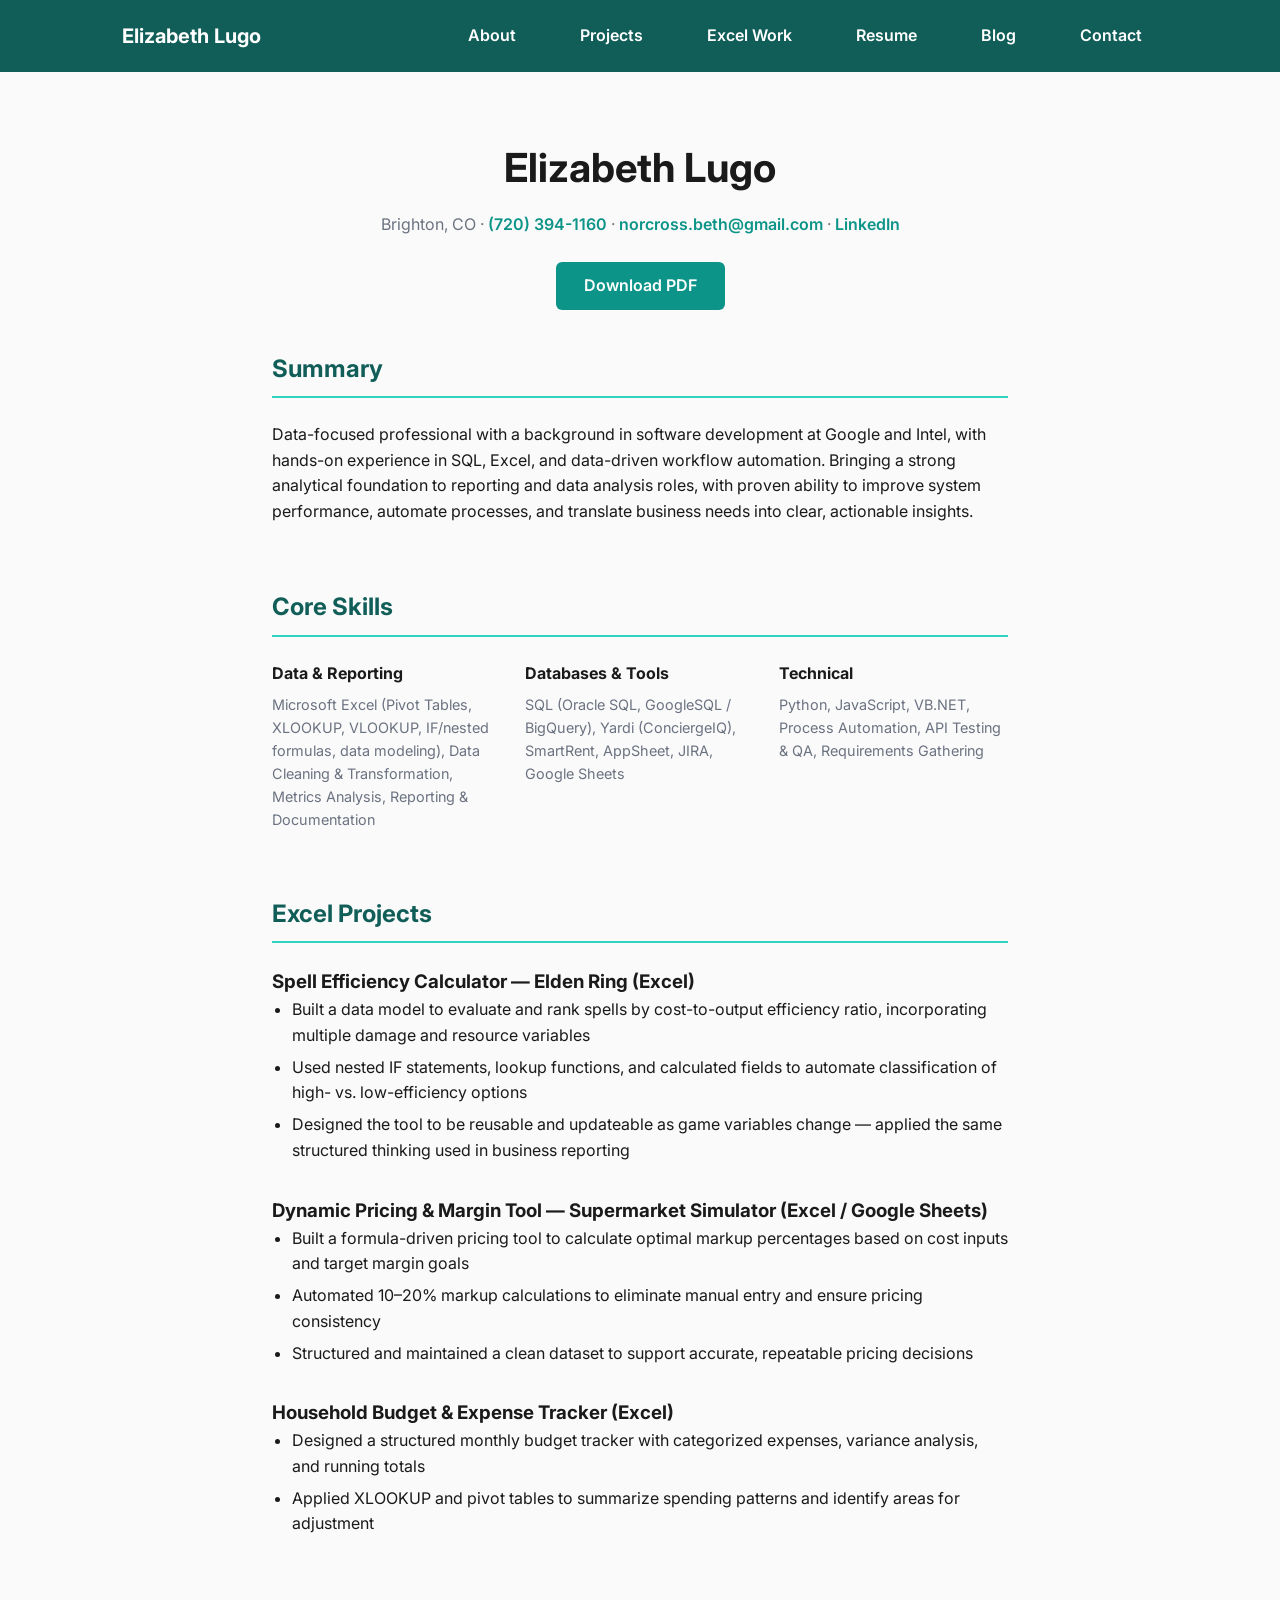
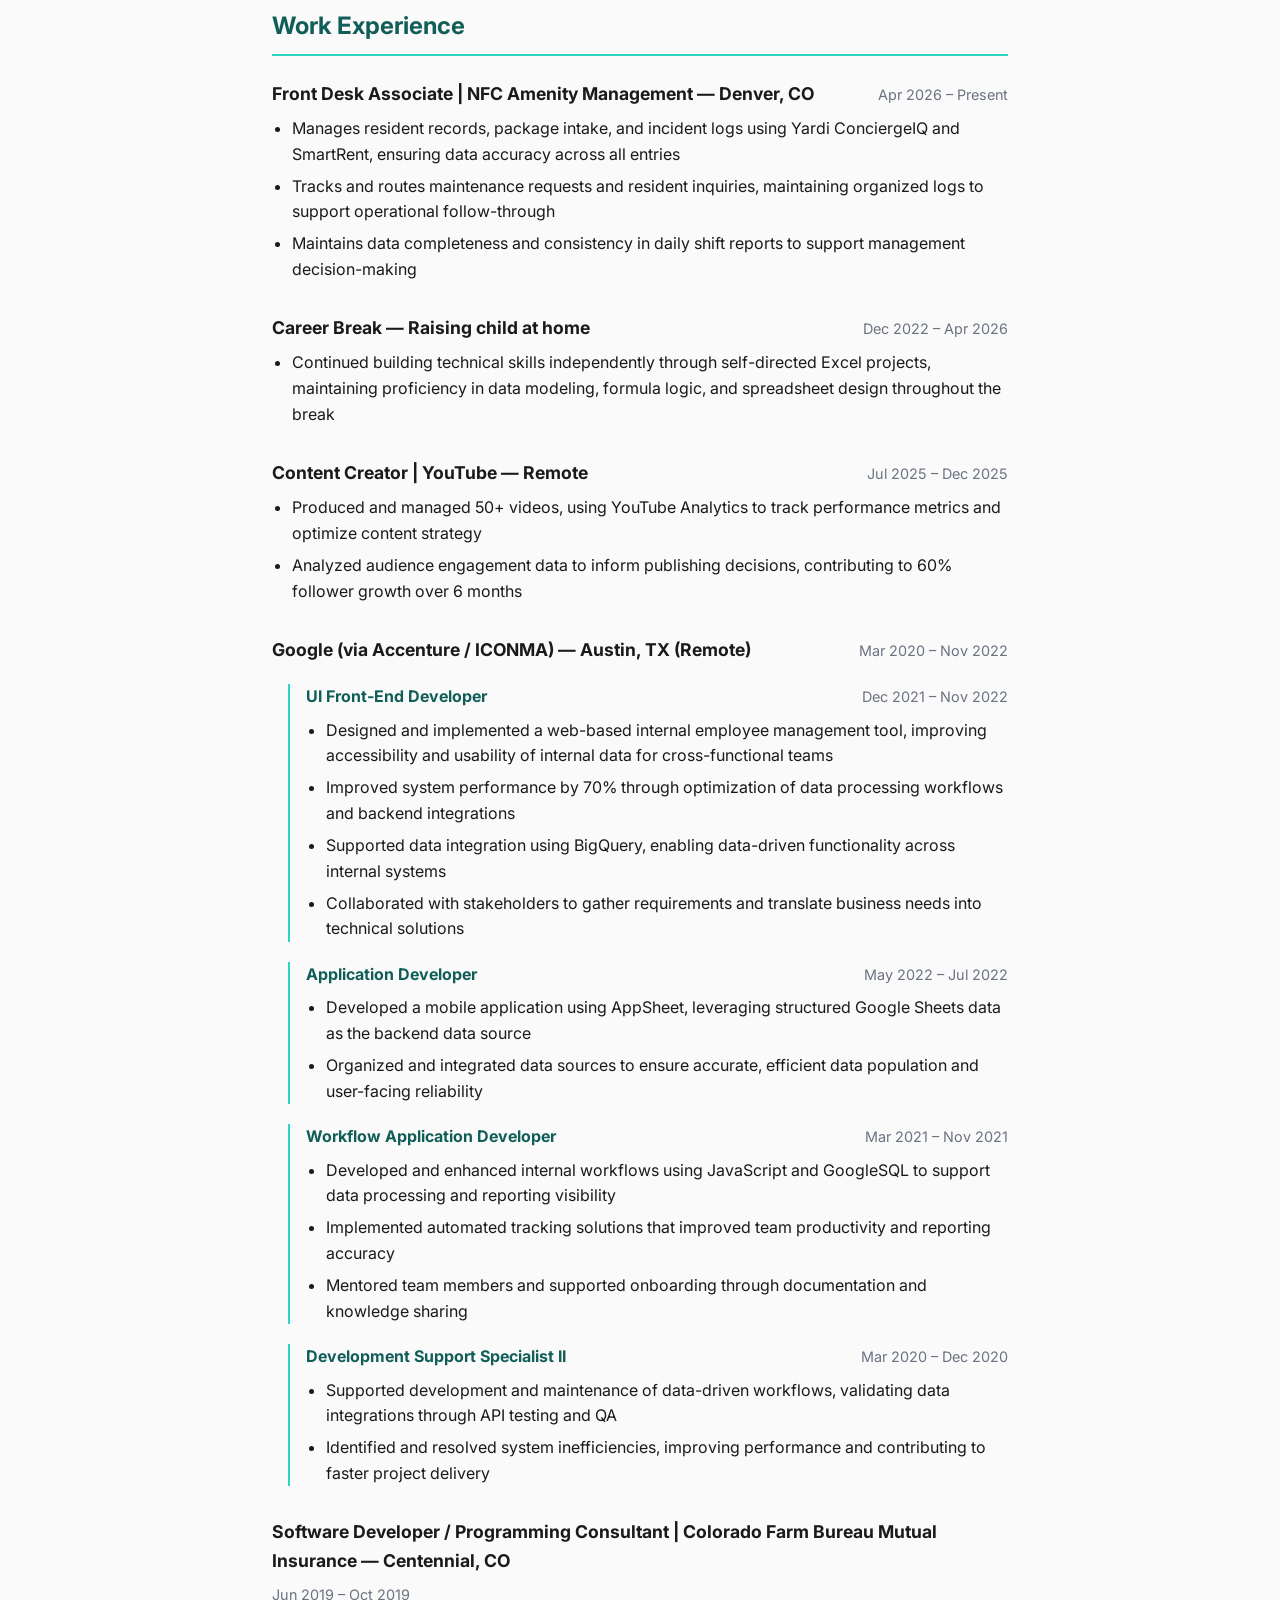
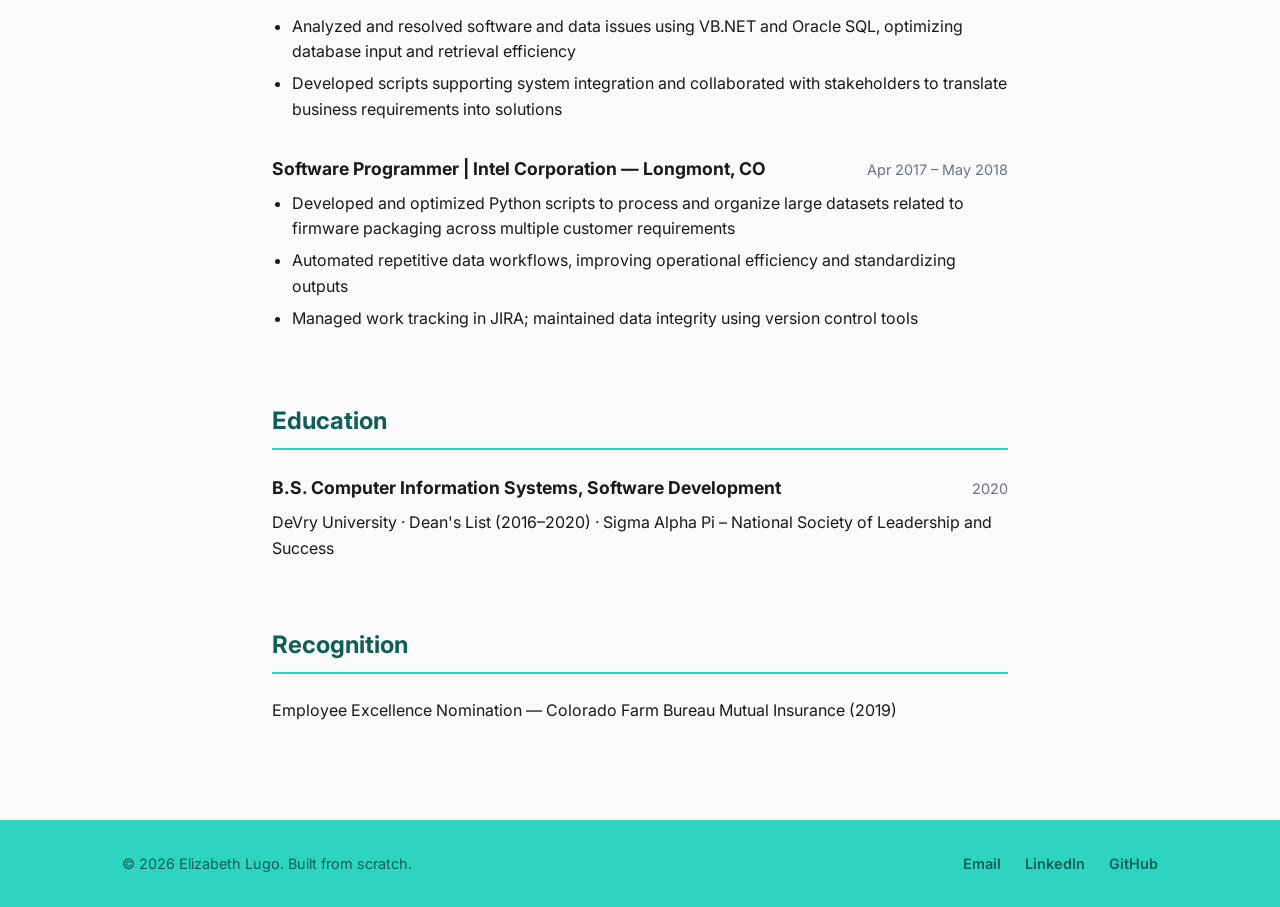
==== resume.html @ 9821b7bd "Add resume page, contact styling, and teal branding" ====
<!DOCTYPE html>
<html lang="en">
<head>
  <meta charset="UTF-8">
  <meta name="viewport" content="width=device-width, initial-scale=1.0">
  <title>Elizabeth Lugo | Resume</title>
  <link rel="preconnect" href="https://fonts.googleapis.com">
  <link rel="preconnect" href="https://fonts.gstatic.com" crossorigin>
  <link href="https://fonts.googleapis.com/css2?family=Inter:wght@400;600;700&display=swap" rel="stylesheet">
  <link rel="stylesheet" href="style.css">
</head>
<body>

  <header>
    <nav>
      <div class="logo"><a href="index.html">Elizabeth Lugo</a></div>
      <ul class="nav-links">
        <li><a href="index.html#about">About</a></li>
        <li><a href="index.html#projects">Projects</a></li>
        <li><a href="index.html#excel">Excel Work</a></li>
        <li><a href="resume.html">Resume</a></li>
        <li><a href="index.html#blog">Blog</a></li>
        <li><a href="index.html#contact">Contact</a></li>
      </ul>
    </nav>
  </header>

  <main>
    <section class="resume-hero">
        <h1>Elizabeth Lugo</h1>
        <p class="resume-location">Brighton, CO &middot; <a href="tel:+17203941160">(720) 394-1160</a> &middot; <a href="mailto:norcross.beth@gmail.com">norcross.beth@gmail.com</a> &middot; <a href="https://www.linkedin.com/in/beth-norcross-lugo/" target="_blank">LinkedIn</a></p>
        <a href="images/resume.pdf" download class="download-btn">Download PDF</a>
    </section>

    <section class="resume-section">
        <h2>Summary</h2>
        <p>Data-focused professional with a background in software development at Google and Intel, with hands-on experience in SQL, Excel, and data-driven workflow automation. Bringing a strong analytical foundation to reporting and data analysis roles, with proven ability to improve system performance, automate processes, and translate business needs into clear, actionable insights.</p>
    </section>

    <section class="resume-section">
    <h2>Core Skills</h2>
        <div class="skills-grid">
            <div class="skill-group">
            <h3>Data &amp; Reporting</h3>
            <p>Microsoft Excel (Pivot Tables, XLOOKUP, VLOOKUP, IF/nested formulas, data modeling), Data Cleaning &amp; Transformation, Metrics Analysis, Reporting &amp; Documentation</p>
            </div>
            <div class="skill-group">
            <h3>Databases &amp; Tools</h3>
            <p>SQL (Oracle SQL, GoogleSQL / BigQuery), Yardi (ConciergeIQ), SmartRent, AppSheet, JIRA, Google Sheets</p>
            </div>
            <div class="skill-group">
            <h3>Technical</h3>
            <p>Python, JavaScript, VB.NET, Process Automation, API Testing &amp; QA, Requirements Gathering</p>
            </div>
        </div>
    </section>

    <section class="resume-section">
        <h2>Excel Projects</h2>

        <div class="resume-entry">
            <h3>Spell Efficiency Calculator — Elden Ring (Excel)</h3>
            <ul>
            <li>Built a data model to evaluate and rank spells by cost-to-output efficiency ratio, incorporating multiple damage and resource variables</li>
            <li>Used nested IF statements, lookup functions, and calculated fields to automate classification of high- vs. low-efficiency options</li>
            <li>Designed the tool to be reusable and updateable as game variables change — applied the same structured thinking used in business reporting</li>
            </ul>
        </div>

        <div class="resume-entry">
            <h3>Dynamic Pricing &amp; Margin Tool — Supermarket Simulator (Excel / Google Sheets)</h3>
            <ul>
            <li>Built a formula-driven pricing tool to calculate optimal markup percentages based on cost inputs and target margin goals</li>
            <li>Automated 10–20% markup calculations to eliminate manual entry and ensure pricing consistency</li>
            <li>Structured and maintained a clean dataset to support accurate, repeatable pricing decisions</li>
            </ul>
        </div>

        <div class="resume-entry">
            <h3>Household Budget &amp; Expense Tracker (Excel)</h3>
            <ul>
            <li>Designed a structured monthly budget tracker with categorized expenses, variance analysis, and running totals</li>
            <li>Applied XLOOKUP and pivot tables to summarize spending patterns and identify areas for adjustment</li>
            </ul>
        </div>
    </section>

    <section class="resume-section">
        <h2>Work Experience</h2>

        <div class="resume-entry">
            <div class="resume-entry-header">
            <h3>Front Desk Associate | NFC Amenity Management — Denver, CO</h3>
            <span class="resume-date">Apr 2026 – Present</span>
            </div>
            <ul>
            <li>Manages resident records, package intake, and incident logs using Yardi ConciergeIQ and SmartRent, ensuring data accuracy across all entries</li>
            <li>Tracks and routes maintenance requests and resident inquiries, maintaining organized logs to support operational follow-through</li>
            <li>Maintains data completeness and consistency in daily shift reports to support management decision-making</li>
            </ul>
        </div>

        <div class="resume-entry">
            <div class="resume-entry-header">
            <h3>Career Break — Raising child at home</h3>
            <span class="resume-date">Dec 2022 – Apr 2026</span>
            </div>
            <ul>
            <li>Continued building technical skills independently through self-directed Excel projects, maintaining proficiency in data modeling, formula logic, and spreadsheet design throughout the break</li>
            </ul>
        </div>

        <div class="resume-entry">
            <div class="resume-entry-header">
            <h3>Content Creator | YouTube — Remote</h3>
            <span class="resume-date">Jul 2025 – Dec 2025</span>
            </div>
            <ul>
            <li>Produced and managed 50+ videos, using YouTube Analytics to track performance metrics and optimize content strategy</li>
            <li>Analyzed audience engagement data to inform publishing decisions, contributing to 60% follower growth over 6 months</li>
            </ul>
        </div>

        <div class="resume-entry">
            <div class="resume-entry-header">
            <h3>Google (via Accenture / ICONMA) — Austin, TX (Remote)</h3>
            <span class="resume-date">Mar 2020 – Nov 2022</span>
            </div>

            <div class="resume-subentry">
            <div class="resume-entry-header">
                <h4>UI Front-End Developer</h4>
                <span class="resume-date">Dec 2021 – Nov 2022</span>
            </div>
            <ul>
                <li>Designed and implemented a web-based internal employee management tool, improving accessibility and usability of internal data for cross-functional teams</li>
                <li>Improved system performance by 70% through optimization of data processing workflows and backend integrations</li>
                <li>Supported data integration using BigQuery, enabling data-driven functionality across internal systems</li>
                <li>Collaborated with stakeholders to gather requirements and translate business needs into technical solutions</li>
            </ul>
            </div>

            <div class="resume-subentry">
            <div class="resume-entry-header">
                <h4>Application Developer</h4>
                <span class="resume-date">May 2022 – Jul 2022</span>
            </div>
            <ul>
                <li>Developed a mobile application using AppSheet, leveraging structured Google Sheets data as the backend data source</li>
                <li>Organized and integrated data sources to ensure accurate, efficient data population and user-facing reliability</li>
            </ul>
            </div>

            <div class="resume-subentry">
            <div class="resume-entry-header">
                <h4>Workflow Application Developer</h4>
                <span class="resume-date">Mar 2021 – Nov 2021</span>
            </div>
            <ul>
                <li>Developed and enhanced internal workflows using JavaScript and GoogleSQL to support data processing and reporting visibility</li>
                <li>Implemented automated tracking solutions that improved team productivity and reporting accuracy</li>
                <li>Mentored team members and supported onboarding through documentation and knowledge sharing</li>
            </ul>
            </div>

            <div class="resume-subentry">
            <div class="resume-entry-header">
                <h4>Development Support Specialist II</h4>
                <span class="resume-date">Mar 2020 – Dec 2020</span>
            </div>
            <ul>
                <li>Supported development and maintenance of data-driven workflows, validating data integrations through API testing and QA</li>
                <li>Identified and resolved system inefficiencies, improving performance and contributing to faster project delivery</li>
            </ul>
            </div>
        </div>

        <div class="resume-entry">
            <div class="resume-entry-header">
            <h3>Software Developer / Programming Consultant | Colorado Farm Bureau Mutual Insurance — Centennial, CO</h3>
            <span class="resume-date">Jun 2019 – Oct 2019</span>
            </div>
            <ul>
            <li>Analyzed and resolved software and data issues using VB.NET and Oracle SQL, optimizing database input and retrieval efficiency</li>
            <li>Developed scripts supporting system integration and collaborated with stakeholders to translate business requirements into solutions</li>
            </ul>
        </div>

        <div class="resume-entry">
            <div class="resume-entry-header">
            <h3>Software Programmer | Intel Corporation — Longmont, CO</h3>
            <span class="resume-date">Apr 2017 – May 2018</span>
            </div>
            <ul>
            <li>Developed and optimized Python scripts to process and organize large datasets related to firmware packaging across multiple customer requirements</li>
            <li>Automated repetitive data workflows, improving operational efficiency and standardizing outputs</li>
            <li>Managed work tracking in JIRA; maintained data integrity using version control tools</li>
            </ul>
        </div>
        </section>

        <section class="resume-section">
        <h2>Education</h2>
        <div class="resume-entry">
            <div class="resume-entry-header">
            <h3>B.S. Computer Information Systems, Software Development</h3>
            <span class="resume-date">2020</span>
            </div>
            <p>DeVry University &middot; Dean's List (2016–2020) &middot; Sigma Alpha Pi – National Society of Leadership and Success</p>
        </div>
        </section>

        <section class="resume-section">
        <h2>Recognition</h2>
        <p>Employee Excellence Nomination — Colorado Farm Bureau Mutual Insurance (2019)</p>
    </section>
    </main>

  <footer>
    <div class="footer-content">
      <p>&copy; 2026 Elizabeth Lugo. Built from scratch.</p>
      <div class="footer-links">
        <a href="mailto:norcross.beth@gmail.com">Email</a>
        <a href="https://www.linkedin.com/in/beth-norcross-lugo/" target="_blank">LinkedIn</a>
        <a href="https://github.com/Elizabeth-Lugo-Code" target="_blank">GitHub</a>
      </div>
    </div>
  </footer>

</body>
</html>
---- style.css ----
/* Global Styles */
:root {
  --color-bg: #fafafa;
  --color-text: #1a1a1a;
  --color-primary: #0d9488;       /* main teal */
  --color-primary-dark: #115e59;  /* deep teal — header background */
  --color-primary-light: #2dd4bf; /* light teal — hover highlight + footer bg */
  --color-muted: #6b7280;
}

/* Reset — removes inconsistent browser defaults */
html, body {
  margin: 0;
  padding: 0;
  height: 100%;
}

* {
  margin: 0;
  padding: 0;
  box-sizing: border-box;
}

body {
  font-family: 'Inter', system-ui, sans-serif;
  line-height: 1.6;
  color: var(--color-text);
  background-color: var(--color-bg);
}

header {
  background-color: var(--color-primary-dark);
  border-bottom: none;
  position: sticky;
  top: 0;
}

nav {
  display: flex;
  justify-content: space-between;
  align-items: center;
  max-width: 1100px;
  margin: 0 auto;
  padding: 1.25rem 2rem;
  flex-wrap: wrap;
}

a {
  color: inherit;
  text-decoration: none;
}

a:hover {
  text-decoration: underline;
}

.logo {
  font-weight: 700;
  font-size: 1.25rem;
  color: white;
}

/* Navigation Links */
.nav-links {
  display: flex;
  gap: 2rem;
  list-style: none;
}

.nav-links a {
  text-decoration: none;
  color: white;
  font-weight: 600;
  padding: 0.5rem 1rem;
  border-radius: 6px;
  transition: background-color 0.2s ease, color 0.2s ease;
}

.nav-links a:hover {
  background-color: var(--color-primary-light);
  color: var(--color-primary-dark);
  text-decoration: none;
}

/* Header Content */
.header-content {
  display: flex;
  align-items: center;
  justify-content: space-between;
  gap: 3rem;
  max-width: 1100px;
  margin: 0 auto;
  padding: 4rem 2rem;
  flex-wrap: wrap;
}

.header-content-text {
  flex: 1;
  min-width: 280px;
}

.header-content-text h1 {
  font-size: 2.75rem;
  margin-bottom: 1rem;
}

.header-content-text p {
  font-size: 1.15rem;
  color: var(--color-muted);
  max-width: 500px;
}

.header-content-image img {
  width: 220px;
  height: 220px;
  border-radius: 50%;
  object-fit: cover;
  box-shadow: 0 8px 24px rgba(0, 0, 0, 0.12);
}

/*section styles */

/*projects section */
.projects {
  max-width: 1100px;
  margin: 0 auto;
  padding: 4rem 2rem;
}

.projects h2 {
  font-size: 2rem;
  margin-bottom: 2rem;
}

.project-grid {
  display: grid;
  grid-template-columns: repeat(auto-fit, minmax(280px, 1fr));
  gap: 2rem;
}

.project-card {
  background-color: white;
  border-radius: 10px;
  overflow: hidden;
  box-shadow: 0 4px 12px rgba(0, 0, 0, 0.08);
  transition: transform 0.2s ease, box-shadow 0.2s ease;
}

.project-card:hover {
  transform: translateY(-4px);
  box-shadow: 0 8px 20px rgba(0, 0, 0, 0.12);
}

.project-card img {
  width: 100%;
  height: 180px;
  object-fit: cover;
}

.project-card-content {
  padding: 1.25rem;
}

.project-card-content h3 {
  margin-bottom: 0.5rem;
  color: var(--color-primary-dark);
}

.project-card-content p {
  color: var(--color-muted);
  font-size: 0.95rem;
  margin-bottom: 1rem;
}

.project-card-content a {
  color: var(--color-primary);
  text-decoration: none;
  font-weight: 600;
  font-size: 0.9rem;
}

.project-card-content a:hover {
  color: var(--color-primary-dark);
}

/* Contact Section */
.contact {
  max-width: 1100px;
  margin: 0 auto;
  padding: 4rem 2rem;
}

.contact h2 {
  font-size: 2rem;
  margin-bottom: 2rem;
}

.contact-card {
  background-color: white;
  border-radius: 10px;
  padding: 2rem;
  max-width: 600px;
  box-shadow: 0 4px 12px rgba(0, 0, 0, 0.08);
}

.contact-card p {
  margin-bottom: 0.9rem;
  color: var(--color-text);
}

.contact-card p:last-child {
  margin-bottom: 0;
}

.contact-card a {
  color: var(--color-primary);
  font-weight: 600;
  text-decoration: none;
}

.contact-card a:hover {
  color: var(--color-primary-dark);
  text-decoration: underline;
}

.contact-note {
  color: var(--color-muted);
  font-style: italic;
  margin-top: 1.5rem !important;
}

.coming-soon {
  font-size: 0.75rem;
  color: var(--color-muted);
  border: 1px solid var(--color-muted);
  border-radius: 12px;
  padding: 0.15rem 0.6rem;
  margin-left: 0.3rem;
}

/* Footer */
footer {
  background-color: var(--color-primary-light);
  border-top: none;
  margin-top: 4rem;
}

.footer-content {
  display: flex;
  justify-content: space-between;
  align-items: center;
  max-width: 1100px;
  margin: 0 auto;
  padding: 2rem;
  flex-wrap: wrap;
  gap: 1rem;
}

.footer-content p {
  color: var(--color-primary-dark);
  font-size: 0.9rem;
}

.footer-links {
  display: flex;
  gap: 1.5rem;
}

.footer-links a {
  color: var(--color-primary-dark);
  text-decoration: none;
  font-size: 0.9rem;
  font-weight: 600;
  transition: color 0.2s ease;
}

.footer-links a:hover {
  color: white;
  text-decoration: none;
}

/*Resume page*/
/* Resume Page */
.resume-hero {
  max-width: 800px;
  margin: 0 auto;
  padding: 4rem 2rem 0.5rem;
  text-align: center;
}

.resume-hero h1 {
  font-size: 2.5rem;
  margin-bottom: 0.75rem;
}

.resume-location {
  color: var(--color-muted);
  margin-bottom: 1.5rem;
}

.resume-location a {
  color: var(--color-primary);
  font-weight: 600;
}

.download-btn {
  display: inline-block;
  background-color: var(--color-primary);
  color: white;
  padding: 0.7rem 1.75rem;
  border-radius: 6px;
  font-weight: 600;
  transition: background-color 0.2s ease;
}

.download-btn:hover {
  background-color: var(--color-primary-dark);
  text-decoration: none;
}

.resume-section {
  max-width: 800px;
  margin: 0 auto;
  padding: 2rem 2rem;
}

.resume-section h2 {
  font-size: 1.5rem;
  color: var(--color-primary-dark);
  border-bottom: 2px solid var(--color-primary-light);
  padding-bottom: 0.5rem;
  margin-bottom: 1.5rem;
}

.skills-grid {
  display: grid;
  grid-template-columns: repeat(auto-fit, minmax(220px, 1fr));
  gap: 1.5rem;
}

.skill-group h3 {
  font-size: 1rem;
  margin-bottom: 0.4rem;
}

.skill-group p {
  color: var(--color-muted);
  font-size: 0.9rem;
}

.resume-entry {
  margin-bottom: 2rem;
}

.resume-entry:last-child {
  margin-bottom: 0;
}

.resume-entry-header {
  display: flex;
  justify-content: space-between;
  align-items: baseline;
  flex-wrap: wrap;
  gap: 0.5rem;
  margin-bottom: 0.5rem;
}

.resume-entry-header h3 {
  font-size: 1.1rem;
}

.resume-entry-header h4 {
  font-size: 1rem;
  color: var(--color-primary-dark);
}

.resume-date {
  color: var(--color-muted);
  font-size: 0.9rem;
  white-space: nowrap;
}

.resume-entry ul {
  padding-left: 1.25rem;
  color: var(--color-text);
}

.resume-entry li {
  margin-bottom: 0.4rem;
}

.resume-subentry {
  margin-top: 1.25rem;
  margin-left: 1rem;
  padding-left: 1rem;
  border-left: 2px solid var(--color-primary-light);
}
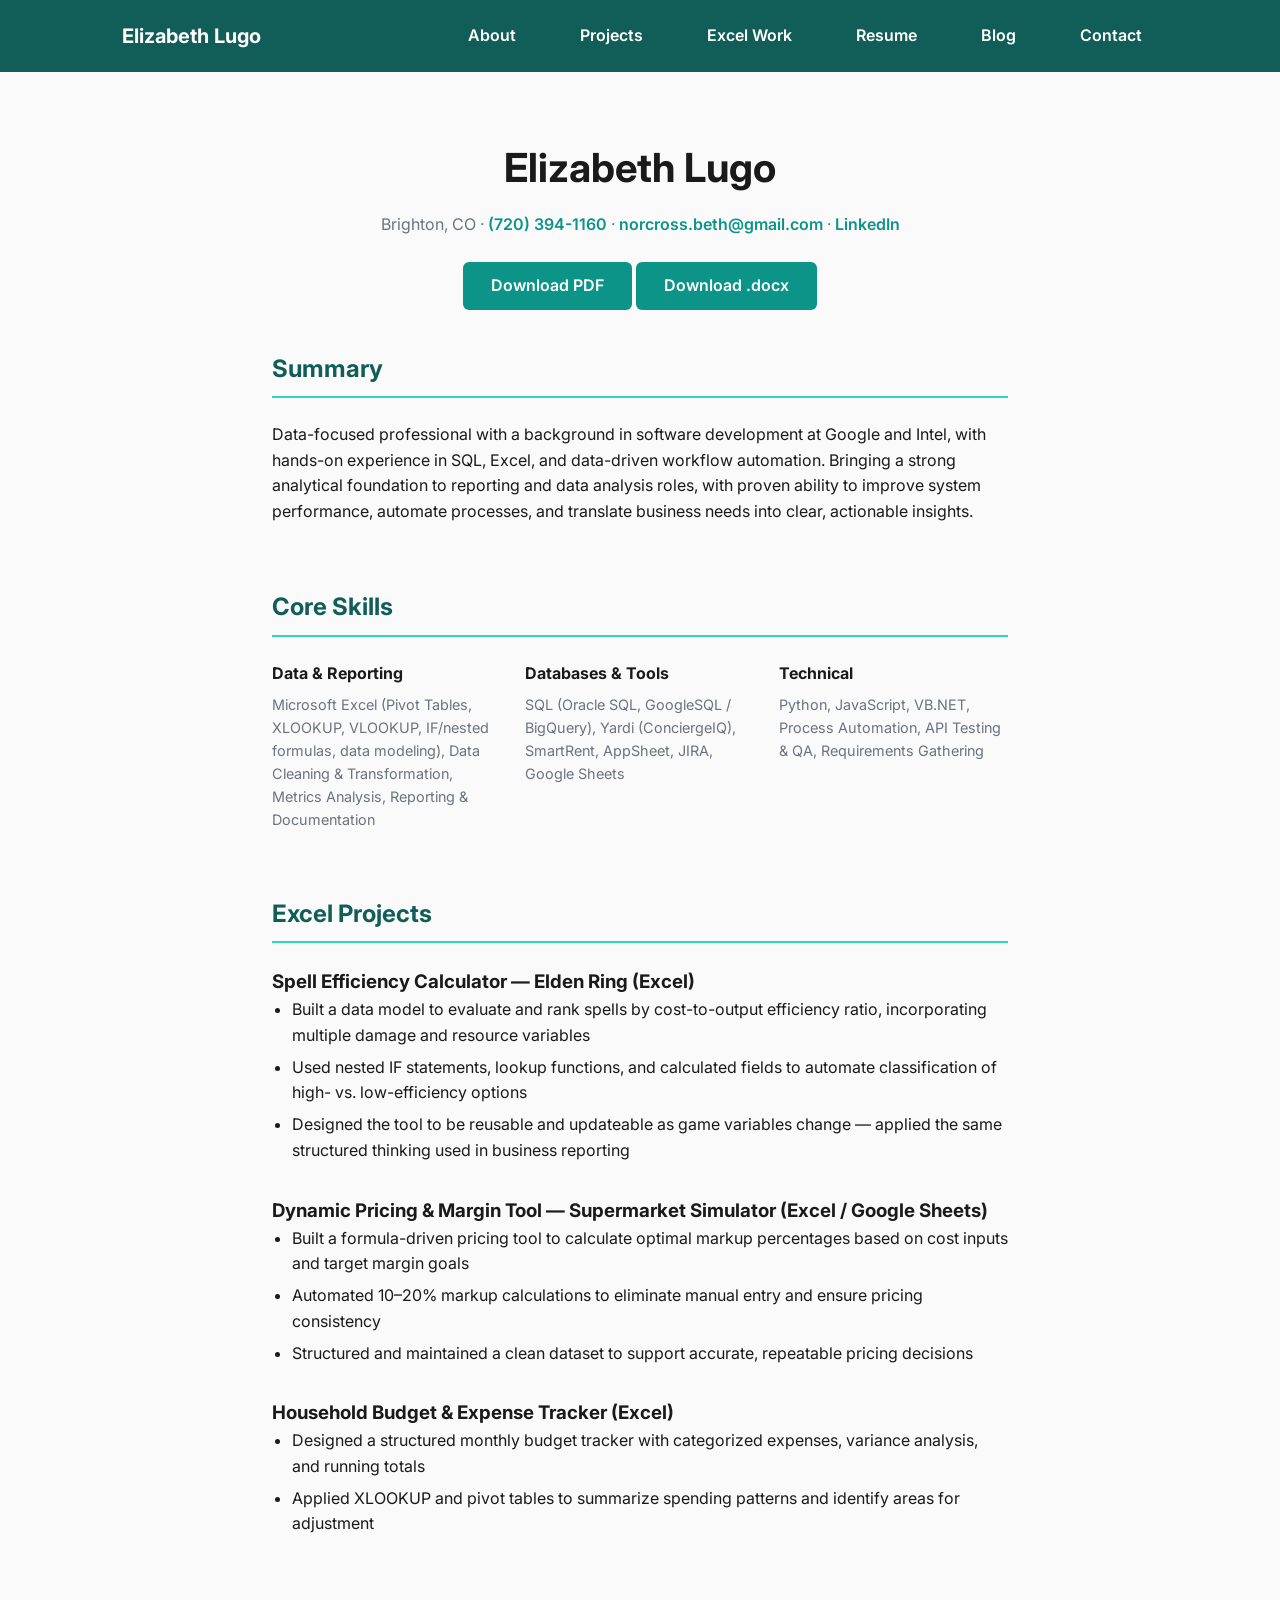
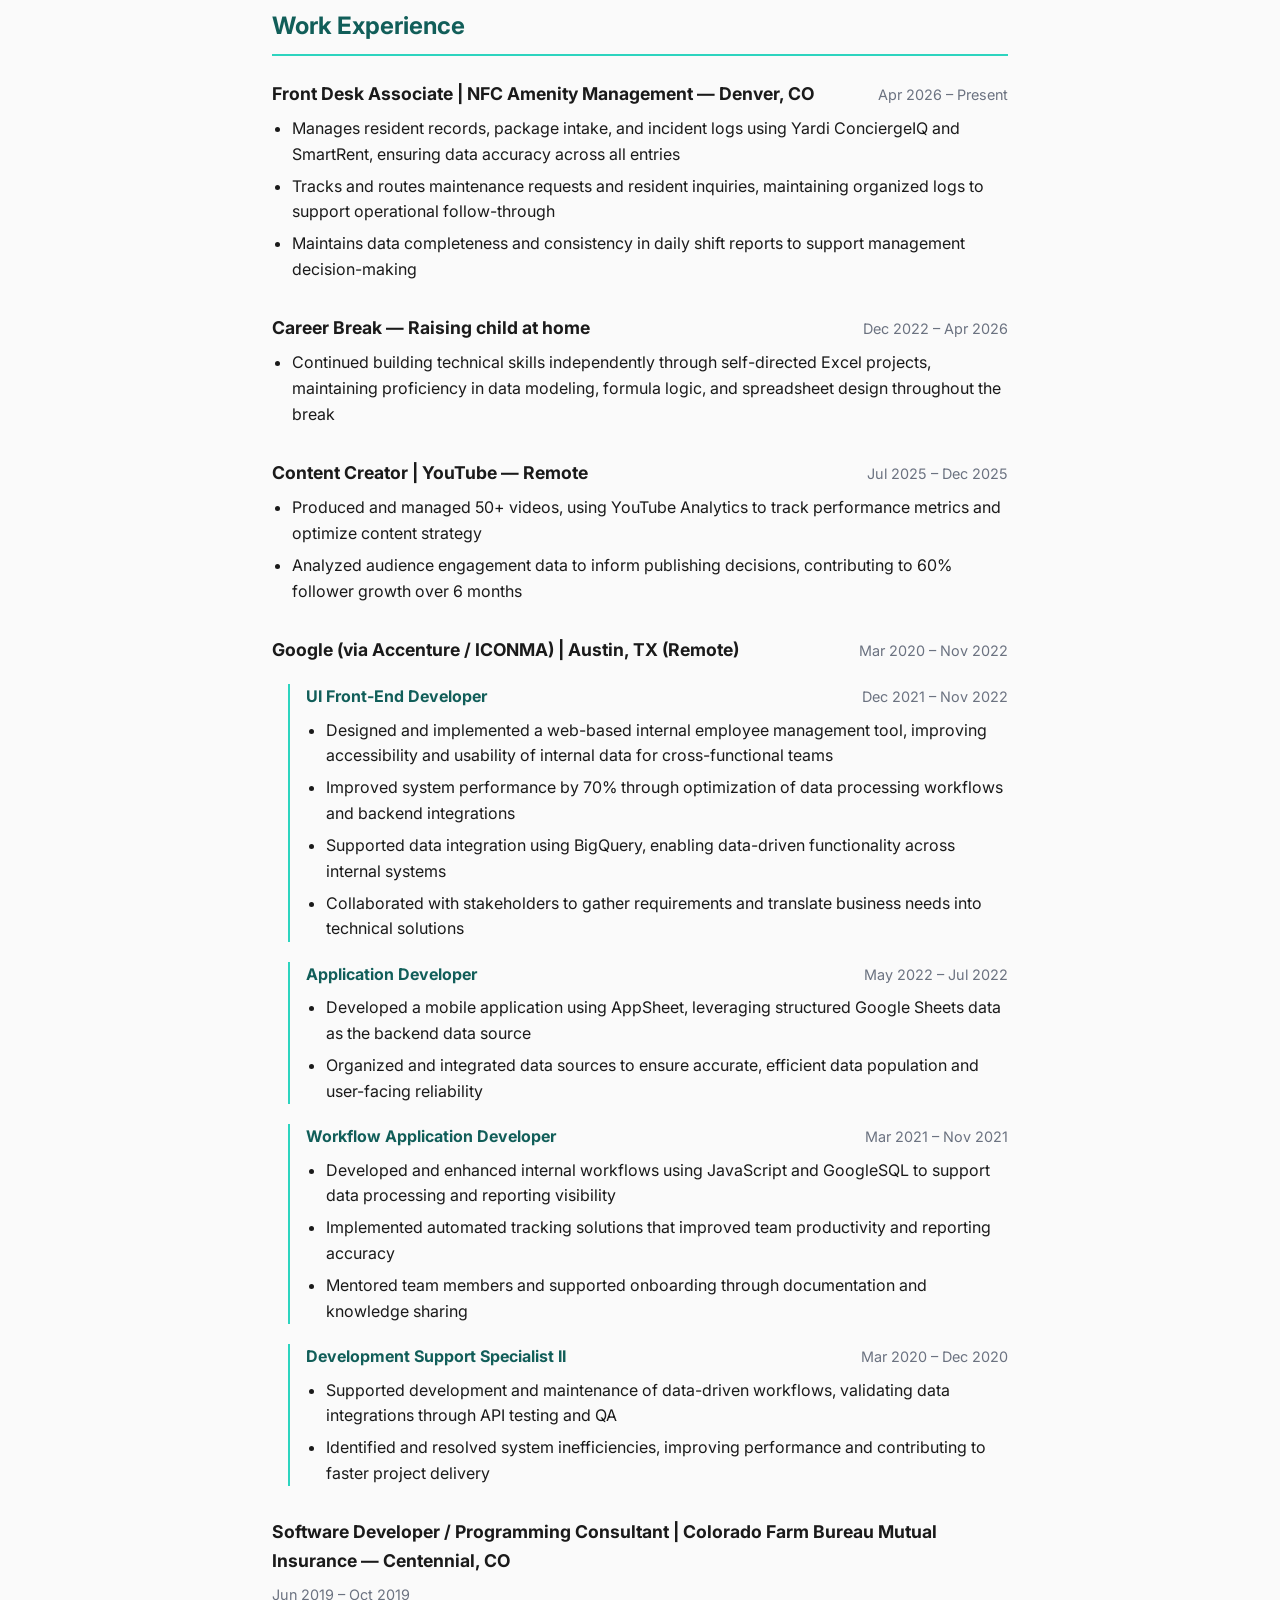
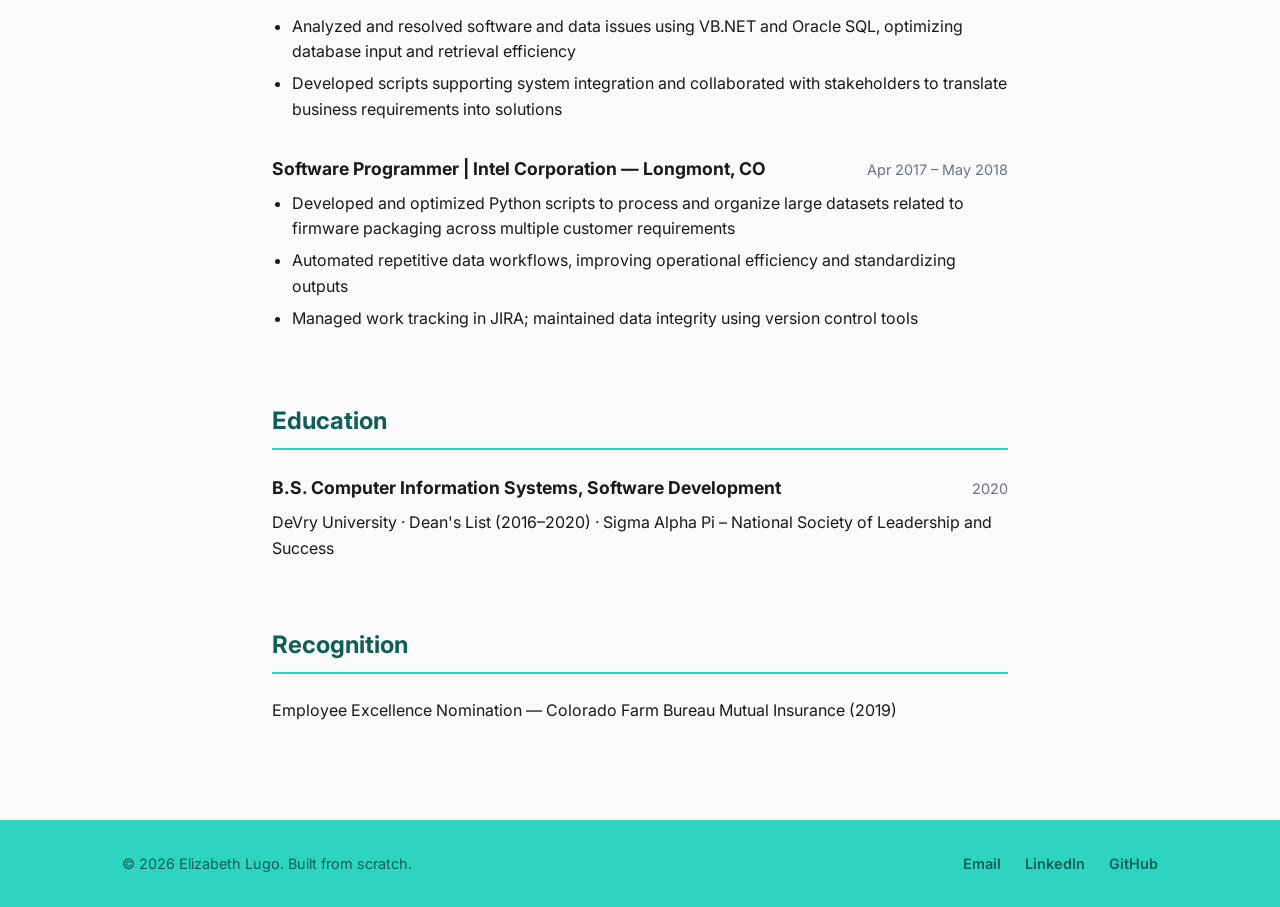
==== commit 964b520e: "Refactor resume to pull from JSON via fetch" ====
--- a/resume.html
+++ b/resume.html
@@ -1,231 +1,83 @@
 <!DOCTYPE html>
 <html lang="en">
-<head>
-  <meta charset="UTF-8">
-  <meta name="viewport" content="width=device-width, initial-scale=1.0">
-  <title>Elizabeth Lugo | Resume</title>
-  <link rel="preconnect" href="https://fonts.googleapis.com">
-  <link rel="preconnect" href="https://fonts.gstatic.com" crossorigin>
-  <link href="https://fonts.googleapis.com/css2?family=Inter:wght@400;600;700&display=swap" rel="stylesheet">
-  <link rel="stylesheet" href="style.css">
-</head>
-<body>
+    <head>
+        <meta charset="UTF-8">
+        <meta name="viewport" content="width=device-width, initial-scale=1.0">
+        <title>Elizabeth Lugo | Resume</title>
+        <link rel="preconnect" href="https://fonts.googleapis.com">
+        <link rel="preconnect" href="https://fonts.gstatic.com" crossorigin>
+        <link href="https://fonts.googleapis.com/css2?family=Inter:wght@400;600;700&display=swap" rel="stylesheet">
+        <link rel="stylesheet" href="style.css">
+    </head>
+    <body>
 
-  <header>
-    <nav>
-      <div class="logo"><a href="index.html">Elizabeth Lugo</a></div>
-      <ul class="nav-links">
-        <li><a href="index.html#about">About</a></li>
-        <li><a href="index.html#projects">Projects</a></li>
-        <li><a href="index.html#excel">Excel Work</a></li>
-        <li><a href="resume.html">Resume</a></li>
-        <li><a href="index.html#blog">Blog</a></li>
-        <li><a href="index.html#contact">Contact</a></li>
-      </ul>
-    </nav>
-  </header>
+        <header>
+            <nav>
+            <div class="logo"><a href="index.html">Elizabeth Lugo</a></div>
+            <ul class="nav-links">
+                <li><a href="index.html#about">About</a></li>
+                <li><a href="index.html#projects">Projects</a></li>
+                <li><a href="index.html#excel">Excel Work</a></li>
+                <li><a href="resume.html">Resume</a></li>
+                <li><a href="index.html#blog">Blog</a></li>
+                <li><a href="index.html#contact">Contact</a></li>
+            </ul>
+            </nav>
+        </header>
 
-  <main>
-    <section class="resume-hero">
-        <h1>Elizabeth Lugo</h1>
-        <p class="resume-location">Brighton, CO &middot; <a href="tel:+17203941160">(720) 394-1160</a> &middot; <a href="mailto:norcross.beth@gmail.com">norcross.beth@gmail.com</a> &middot; <a href="https://www.linkedin.com/in/beth-norcross-lugo/" target="_blank">LinkedIn</a></p>
-        <a href="images/resume.pdf" download class="download-btn">Download PDF</a>
-    </section>
+        <main>
+            <section class="resume-hero">
+                <h1 id="resume-name"></h1>
+                <p class="resume-location" id="resume-contact"></p>
+                <div class="download-buttons">
+                <a href="images/resume.pdf" download class="download-btn">Download PDF</a>
+                <a href="images/resume.docx" download class="download-btn">Download .docx</a>
+                </div>
+            </section>
 
-    <section class="resume-section">
-        <h2>Summary</h2>
-        <p>Data-focused professional with a background in software development at Google and Intel, with hands-on experience in SQL, Excel, and data-driven workflow automation. Bringing a strong analytical foundation to reporting and data analysis roles, with proven ability to improve system performance, automate processes, and translate business needs into clear, actionable insights.</p>
-    </section>
+            <section class="resume-section">
+                <h2>Summary</h2>
+                <p id="resume-summary"></p>
+            </section>
 
-    <section class="resume-section">
-    <h2>Core Skills</h2>
-        <div class="skills-grid">
-            <div class="skill-group">
-            <h3>Data &amp; Reporting</h3>
-            <p>Microsoft Excel (Pivot Tables, XLOOKUP, VLOOKUP, IF/nested formulas, data modeling), Data Cleaning &amp; Transformation, Metrics Analysis, Reporting &amp; Documentation</p>
+            <section class="resume-section">
+                <h2>Core Skills</h2>
+                <div class="skills-grid" id="resume-skills"></div>
+            </section>
+
+            <section class="resume-section">
+                <h2>Excel Projects</h2>
+                <div id="resume-excel-projects"></div>
+            </section>
+
+            <section class="resume-section">
+                <h2>Work Experience</h2>
+                <div id="resume-experience"></div>
+            </section>
+
+            <section class="resume-section">
+                <h2>Education</h2>
+                <div id="resume-education"></div>
+            </section>
+
+            <section class="resume-section">
+                <h2>Recognition</h2>
+                <div id="resume-recognition"></div>
+            </section>
+        </main>
+
+        <script src="resume.js"></script>
+
+        <footer>
+            <div class="footer-content">
+            <p>&copy; 2026 Elizabeth Lugo. Built from scratch.</p>
+            <div class="footer-links">
+                <a href="mailto:norcross.beth@gmail.com">Email</a>
+                <a href="https://www.linkedin.com/in/beth-norcross-lugo/" target="_blank">LinkedIn</a>
+                <a href="https://github.com/Elizabeth-Lugo-Code" target="_blank">GitHub</a>
             </div>
-            <div class="skill-group">
-            <h3>Databases &amp; Tools</h3>
-            <p>SQL (Oracle SQL, GoogleSQL / BigQuery), Yardi (ConciergeIQ), SmartRent, AppSheet, JIRA, Google Sheets</p>
             </div>
-            <div class="skill-group">
-            <h3>Technical</h3>
-            <p>Python, JavaScript, VB.NET, Process Automation, API Testing &amp; QA, Requirements Gathering</p>
-            </div>
-        </div>
-    </section>
+        </footer>
 
-    <section class="resume-section">
-        <h2>Excel Projects</h2>
-
-        <div class="resume-entry">
-            <h3>Spell Efficiency Calculator — Elden Ring (Excel)</h3>
-            <ul>
-            <li>Built a data model to evaluate and rank spells by cost-to-output efficiency ratio, incorporating multiple damage and resource variables</li>
-            <li>Used nested IF statements, lookup functions, and calculated fields to automate classification of high- vs. low-efficiency options</li>
-            <li>Designed the tool to be reusable and updateable as game variables change — applied the same structured thinking used in business reporting</li>
-            </ul>
-        </div>
-
-        <div class="resume-entry">
-            <h3>Dynamic Pricing &amp; Margin Tool — Supermarket Simulator (Excel / Google Sheets)</h3>
-            <ul>
-            <li>Built a formula-driven pricing tool to calculate optimal markup percentages based on cost inputs and target margin goals</li>
-            <li>Automated 10–20% markup calculations to eliminate manual entry and ensure pricing consistency</li>
-            <li>Structured and maintained a clean dataset to support accurate, repeatable pricing decisions</li>
-            </ul>
-        </div>
-
-        <div class="resume-entry">
-            <h3>Household Budget &amp; Expense Tracker (Excel)</h3>
-            <ul>
-            <li>Designed a structured monthly budget tracker with categorized expenses, variance analysis, and running totals</li>
-            <li>Applied XLOOKUP and pivot tables to summarize spending patterns and identify areas for adjustment</li>
-            </ul>
-        </div>
-    </section>
-
-    <section class="resume-section">
-        <h2>Work Experience</h2>
-
-        <div class="resume-entry">
-            <div class="resume-entry-header">
-            <h3>Front Desk Associate | NFC Amenity Management — Denver, CO</h3>
-            <span class="resume-date">Apr 2026 – Present</span>
-            </div>
-            <ul>
-            <li>Manages resident records, package intake, and incident logs using Yardi ConciergeIQ and SmartRent, ensuring data accuracy across all entries</li>
-            <li>Tracks and routes maintenance requests and resident inquiries, maintaining organized logs to support operational follow-through</li>
-            <li>Maintains data completeness and consistency in daily shift reports to support management decision-making</li>
-            </ul>
-        </div>
-
-        <div class="resume-entry">
-            <div class="resume-entry-header">
-            <h3>Career Break — Raising child at home</h3>
-            <span class="resume-date">Dec 2022 – Apr 2026</span>
-            </div>
-            <ul>
-            <li>Continued building technical skills independently through self-directed Excel projects, maintaining proficiency in data modeling, formula logic, and spreadsheet design throughout the break</li>
-            </ul>
-        </div>
-
-        <div class="resume-entry">
-            <div class="resume-entry-header">
-            <h3>Content Creator | YouTube — Remote</h3>
-            <span class="resume-date">Jul 2025 – Dec 2025</span>
-            </div>
-            <ul>
-            <li>Produced and managed 50+ videos, using YouTube Analytics to track performance metrics and optimize content strategy</li>
-            <li>Analyzed audience engagement data to inform publishing decisions, contributing to 60% follower growth over 6 months</li>
-            </ul>
-        </div>
-
-        <div class="resume-entry">
-            <div class="resume-entry-header">
-            <h3>Google (via Accenture / ICONMA) — Austin, TX (Remote)</h3>
-            <span class="resume-date">Mar 2020 – Nov 2022</span>
-            </div>
-
-            <div class="resume-subentry">
-            <div class="resume-entry-header">
-                <h4>UI Front-End Developer</h4>
-                <span class="resume-date">Dec 2021 – Nov 2022</span>
-            </div>
-            <ul>
-                <li>Designed and implemented a web-based internal employee management tool, improving accessibility and usability of internal data for cross-functional teams</li>
-                <li>Improved system performance by 70% through optimization of data processing workflows and backend integrations</li>
-                <li>Supported data integration using BigQuery, enabling data-driven functionality across internal systems</li>
-                <li>Collaborated with stakeholders to gather requirements and translate business needs into technical solutions</li>
-            </ul>
-            </div>
-
-            <div class="resume-subentry">
-            <div class="resume-entry-header">
-                <h4>Application Developer</h4>
-                <span class="resume-date">May 2022 – Jul 2022</span>
-            </div>
-            <ul>
-                <li>Developed a mobile application using AppSheet, leveraging structured Google Sheets data as the backend data source</li>
-                <li>Organized and integrated data sources to ensure accurate, efficient data population and user-facing reliability</li>
-            </ul>
-            </div>
-
-            <div class="resume-subentry">
-            <div class="resume-entry-header">
-                <h4>Workflow Application Developer</h4>
-                <span class="resume-date">Mar 2021 – Nov 2021</span>
-            </div>
-            <ul>
-                <li>Developed and enhanced internal workflows using JavaScript and GoogleSQL to support data processing and reporting visibility</li>
-                <li>Implemented automated tracking solutions that improved team productivity and reporting accuracy</li>
-                <li>Mentored team members and supported onboarding through documentation and knowledge sharing</li>
-            </ul>
-            </div>
-
-            <div class="resume-subentry">
-            <div class="resume-entry-header">
-                <h4>Development Support Specialist II</h4>
-                <span class="resume-date">Mar 2020 – Dec 2020</span>
-            </div>
-            <ul>
-                <li>Supported development and maintenance of data-driven workflows, validating data integrations through API testing and QA</li>
-                <li>Identified and resolved system inefficiencies, improving performance and contributing to faster project delivery</li>
-            </ul>
-            </div>
-        </div>
-
-        <div class="resume-entry">
-            <div class="resume-entry-header">
-            <h3>Software Developer / Programming Consultant | Colorado Farm Bureau Mutual Insurance — Centennial, CO</h3>
-            <span class="resume-date">Jun 2019 – Oct 2019</span>
-            </div>
-            <ul>
-            <li>Analyzed and resolved software and data issues using VB.NET and Oracle SQL, optimizing database input and retrieval efficiency</li>
-            <li>Developed scripts supporting system integration and collaborated with stakeholders to translate business requirements into solutions</li>
-            </ul>
-        </div>
-
-        <div class="resume-entry">
-            <div class="resume-entry-header">
-            <h3>Software Programmer | Intel Corporation — Longmont, CO</h3>
-            <span class="resume-date">Apr 2017 – May 2018</span>
-            </div>
-            <ul>
-            <li>Developed and optimized Python scripts to process and organize large datasets related to firmware packaging across multiple customer requirements</li>
-            <li>Automated repetitive data workflows, improving operational efficiency and standardizing outputs</li>
-            <li>Managed work tracking in JIRA; maintained data integrity using version control tools</li>
-            </ul>
-        </div>
-        </section>
-
-        <section class="resume-section">
-        <h2>Education</h2>
-        <div class="resume-entry">
-            <div class="resume-entry-header">
-            <h3>B.S. Computer Information Systems, Software Development</h3>
-            <span class="resume-date">2020</span>
-            </div>
-            <p>DeVry University &middot; Dean's List (2016–2020) &middot; Sigma Alpha Pi – National Society of Leadership and Success</p>
-        </div>
-        </section>
-
-        <section class="resume-section">
-        <h2>Recognition</h2>
-        <p>Employee Excellence Nomination — Colorado Farm Bureau Mutual Insurance (2019)</p>
-    </section>
-    </main>
-
-  <footer>
-    <div class="footer-content">
-      <p>&copy; 2026 Elizabeth Lugo. Built from scratch.</p>
-      <div class="footer-links">
-        <a href="mailto:norcross.beth@gmail.com">Email</a>
-        <a href="https://www.linkedin.com/in/beth-norcross-lugo/" target="_blank">LinkedIn</a>
-        <a href="https://github.com/Elizabeth-Lugo-Code" target="_blank">GitHub</a>
-      </div>
-    </div>
-  </footer>
-
-</body>
+    </body>
 </html>
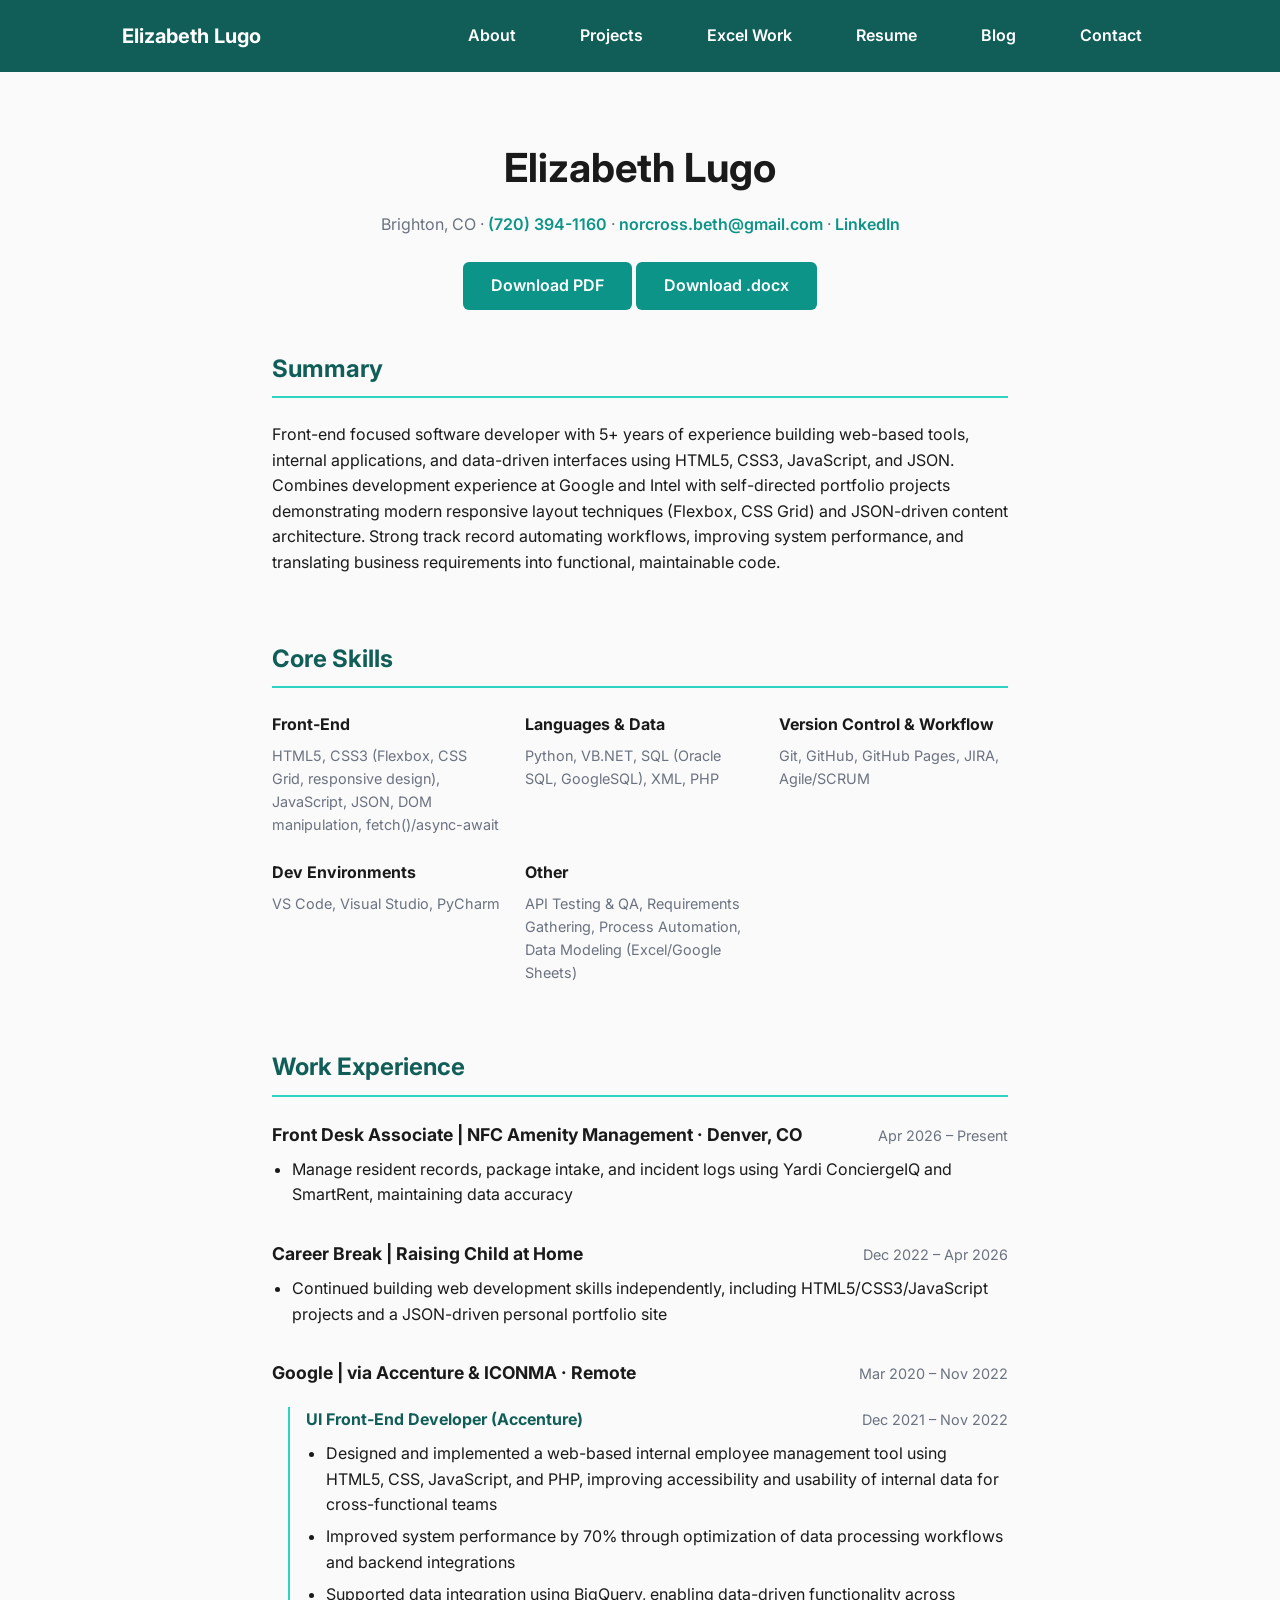
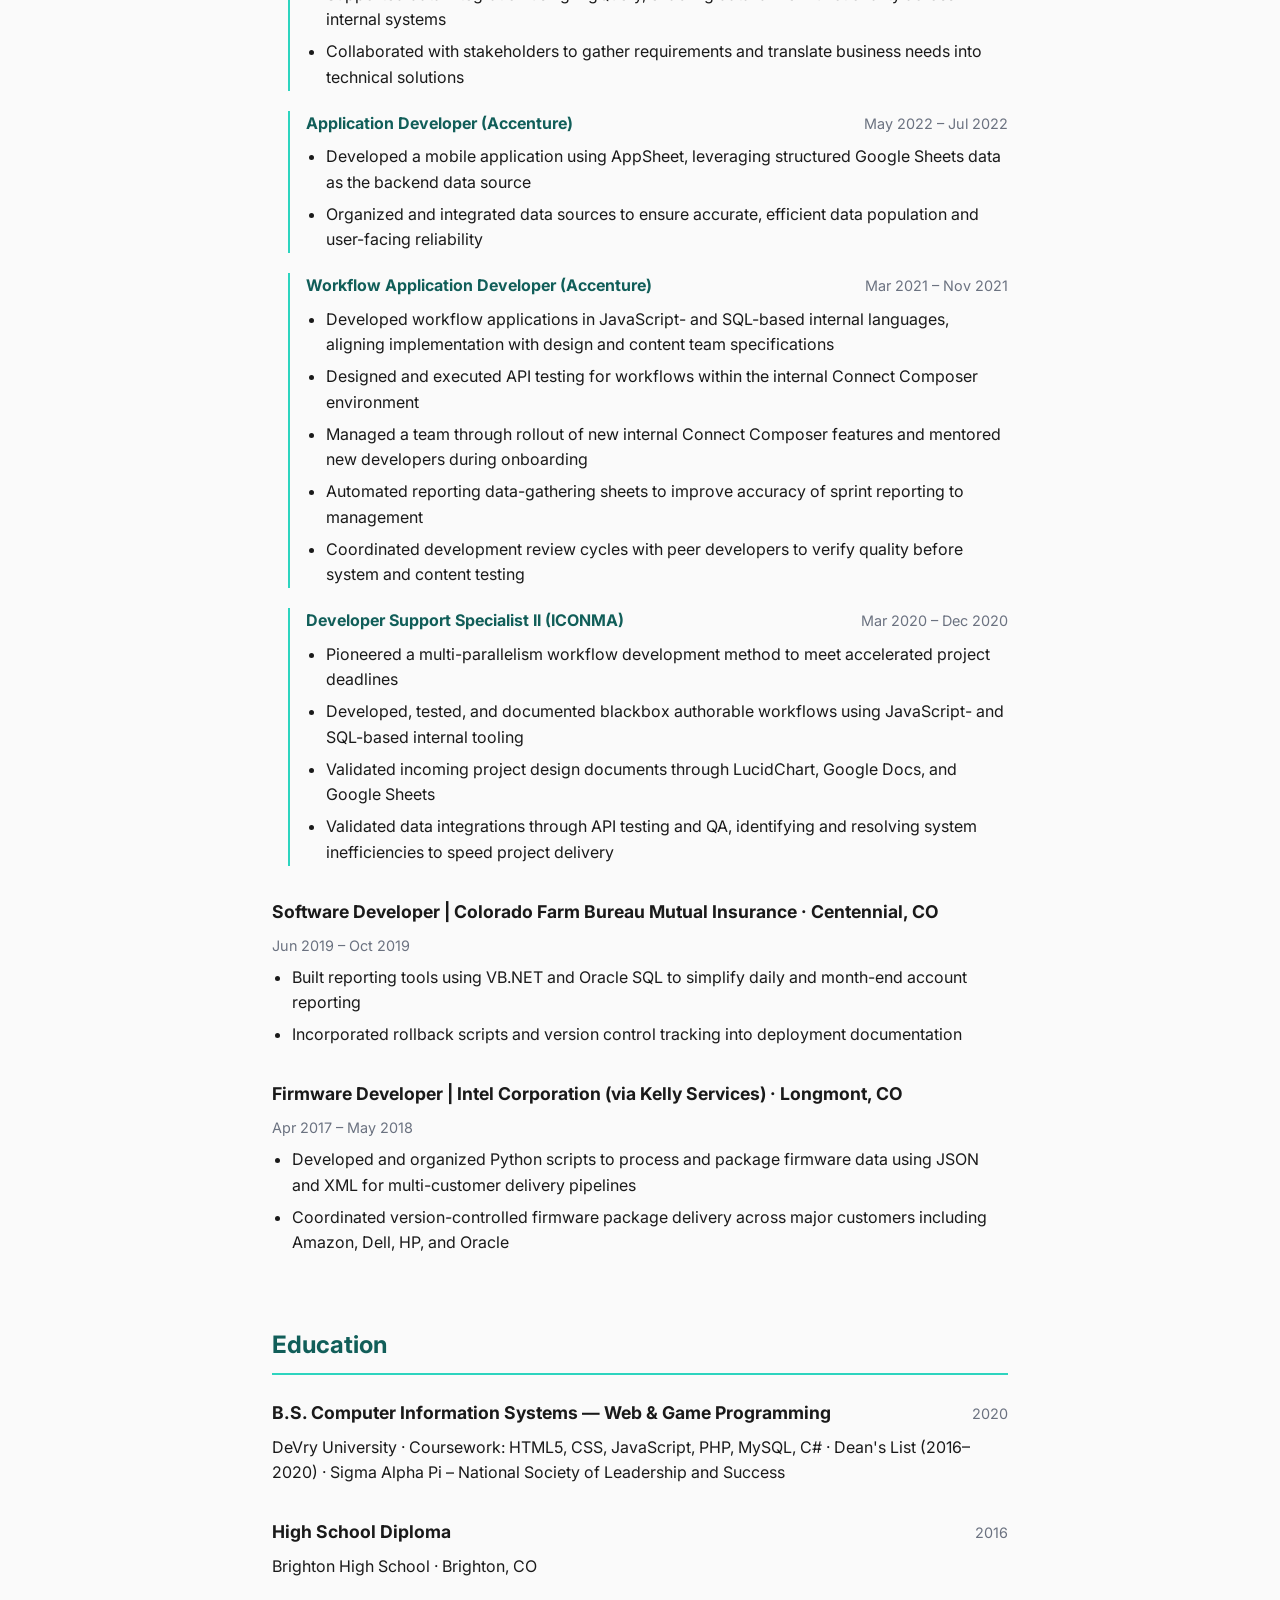
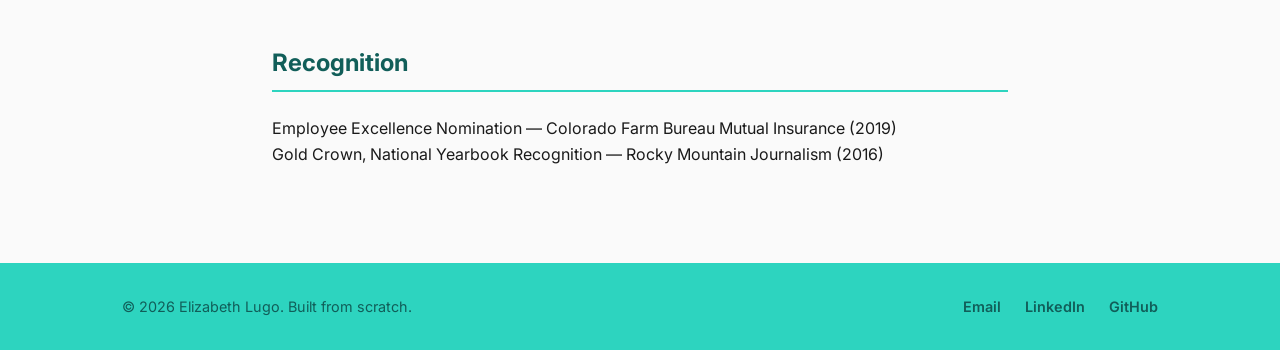
==== commit 2e29533f: "Update resume html, js, and json with new formatting and information" ====
--- a/resume.html
+++ b/resume.html
@@ -13,15 +13,20 @@
 
         <header>
             <nav>
-            <div class="logo"><a href="index.html">Elizabeth Lugo</a></div>
-            <ul class="nav-links">
-                <li><a href="index.html#about">About</a></li>
-                <li><a href="index.html#projects">Projects</a></li>
-                <li><a href="index.html#excel">Excel Work</a></li>
-                <li><a href="resume.html">Resume</a></li>
-                <li><a href="index.html#blog">Blog</a></li>
-                <li><a href="index.html#contact">Contact</a></li>
-            </ul>
+                <div class="logo"><a href="index.html">Elizabeth Lugo</a></div>
+                <ul class="nav-links" id="nav-links">
+                    <li><a href="index.html#about">About</a></li>
+                    <li><a href="index.html#projects">Projects</a></li>
+                    <li><a href="index.html#excel">Excel Work</a></li>
+                    <li><a href="resume.html">Resume</a></li>
+                    <li><a href="index.html#blog">Blog</a></li>
+                    <li><a href="index.html#contact">Contact</a></li>
+                </ul>
+                <button class="hamburger" id="hamburger" aria-label="Toggle navigation menu">
+                    <span></span>
+                    <span></span>
+                    <span></span>
+                </button>
             </nav>
         </header>
 
@@ -43,11 +48,6 @@
             <section class="resume-section">
                 <h2>Core Skills</h2>
                 <div class="skills-grid" id="resume-skills"></div>
-            </section>
-
-            <section class="resume-section">
-                <h2>Excel Projects</h2>
-                <div id="resume-excel-projects"></div>
             </section>
 
             <section class="resume-section">
@@ -78,6 +78,6 @@
             </div>
             </div>
         </footer>
-
+        <script src="nav.js"></script>
     </body>
 </html>
--- a/style.css
+++ b/style.css
@@ -82,6 +82,62 @@
   text-decoration: none;
 }
 
+.hamburger {
+  display: none;
+  flex-direction: column;
+  justify-content: space-between;
+  width: 28px;
+  height: 20px;
+  background: none;
+  border: none;
+  cursor: pointer;
+  padding: 0;
+}
+
+.hamburger span {
+  display: block;
+  width: 100%;
+  height: 3px;
+  background-color: white;
+  border-radius: 2px;
+  transition: transform 0.2s ease, opacity 0.2s ease;
+}
+
+@media (max-width: 768px) {
+  .nav-links {
+    display: none;
+    flex-direction: column;
+    width: 100%;
+    gap: 0;
+    order: 3;
+  }
+
+  .nav-links.active {
+    display: flex;
+  }
+
+  .nav-links a {
+    display: block;
+    width: 100%;
+    padding: 0.6rem 1rem;
+    border-radius: 6px;
+    margin: 0.15rem 0.75rem;
+  }
+
+  .hamburger {
+    display: flex;
+    order: 2;
+  }
+
+  .logo {
+    order: 1;
+  }
+
+  nav {
+    flex-wrap: wrap;
+  }
+}
+
 /* Header Content */
 .header-content {
   display: flex;
@@ -154,7 +210,8 @@
 .project-card img {
   width: 100%;
   height: 180px;
-  object-fit: cover;
+  object-fit: contain;
+  background-color: white;
 }
 
 .project-card-content {
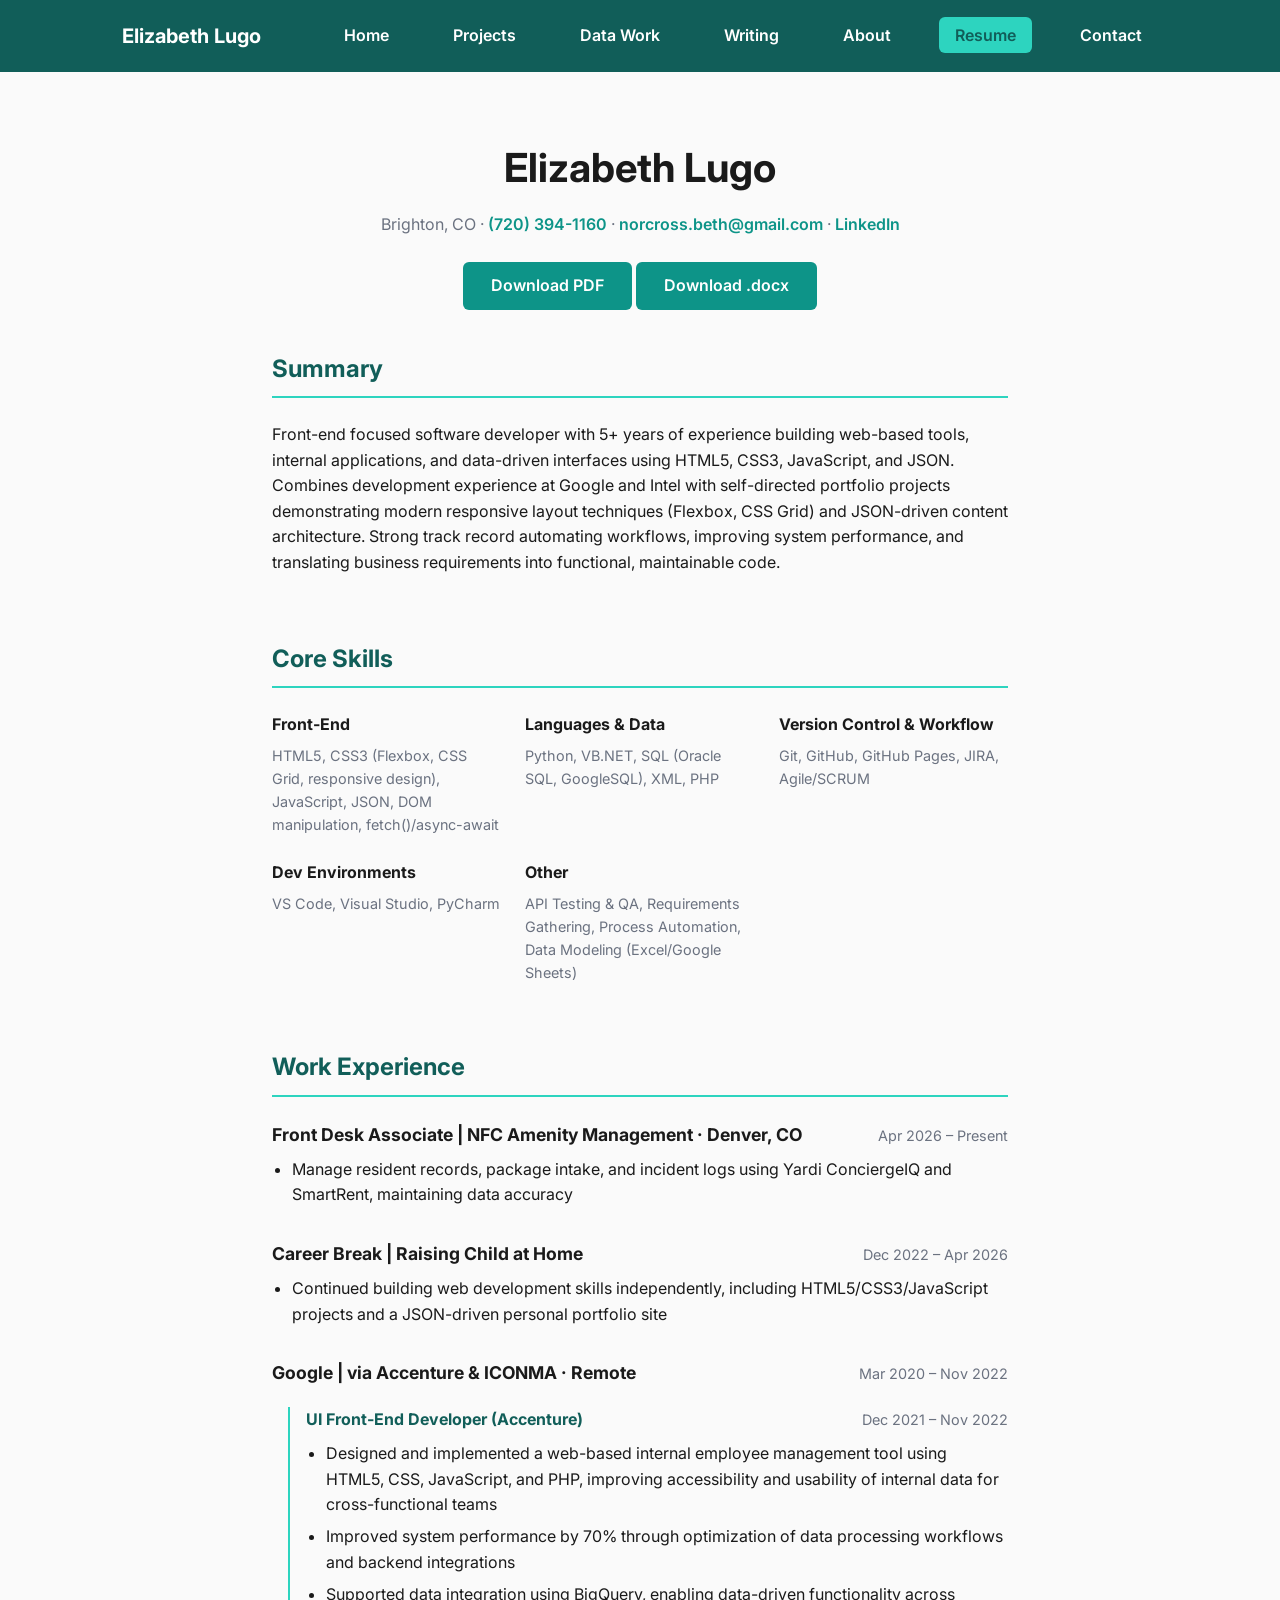
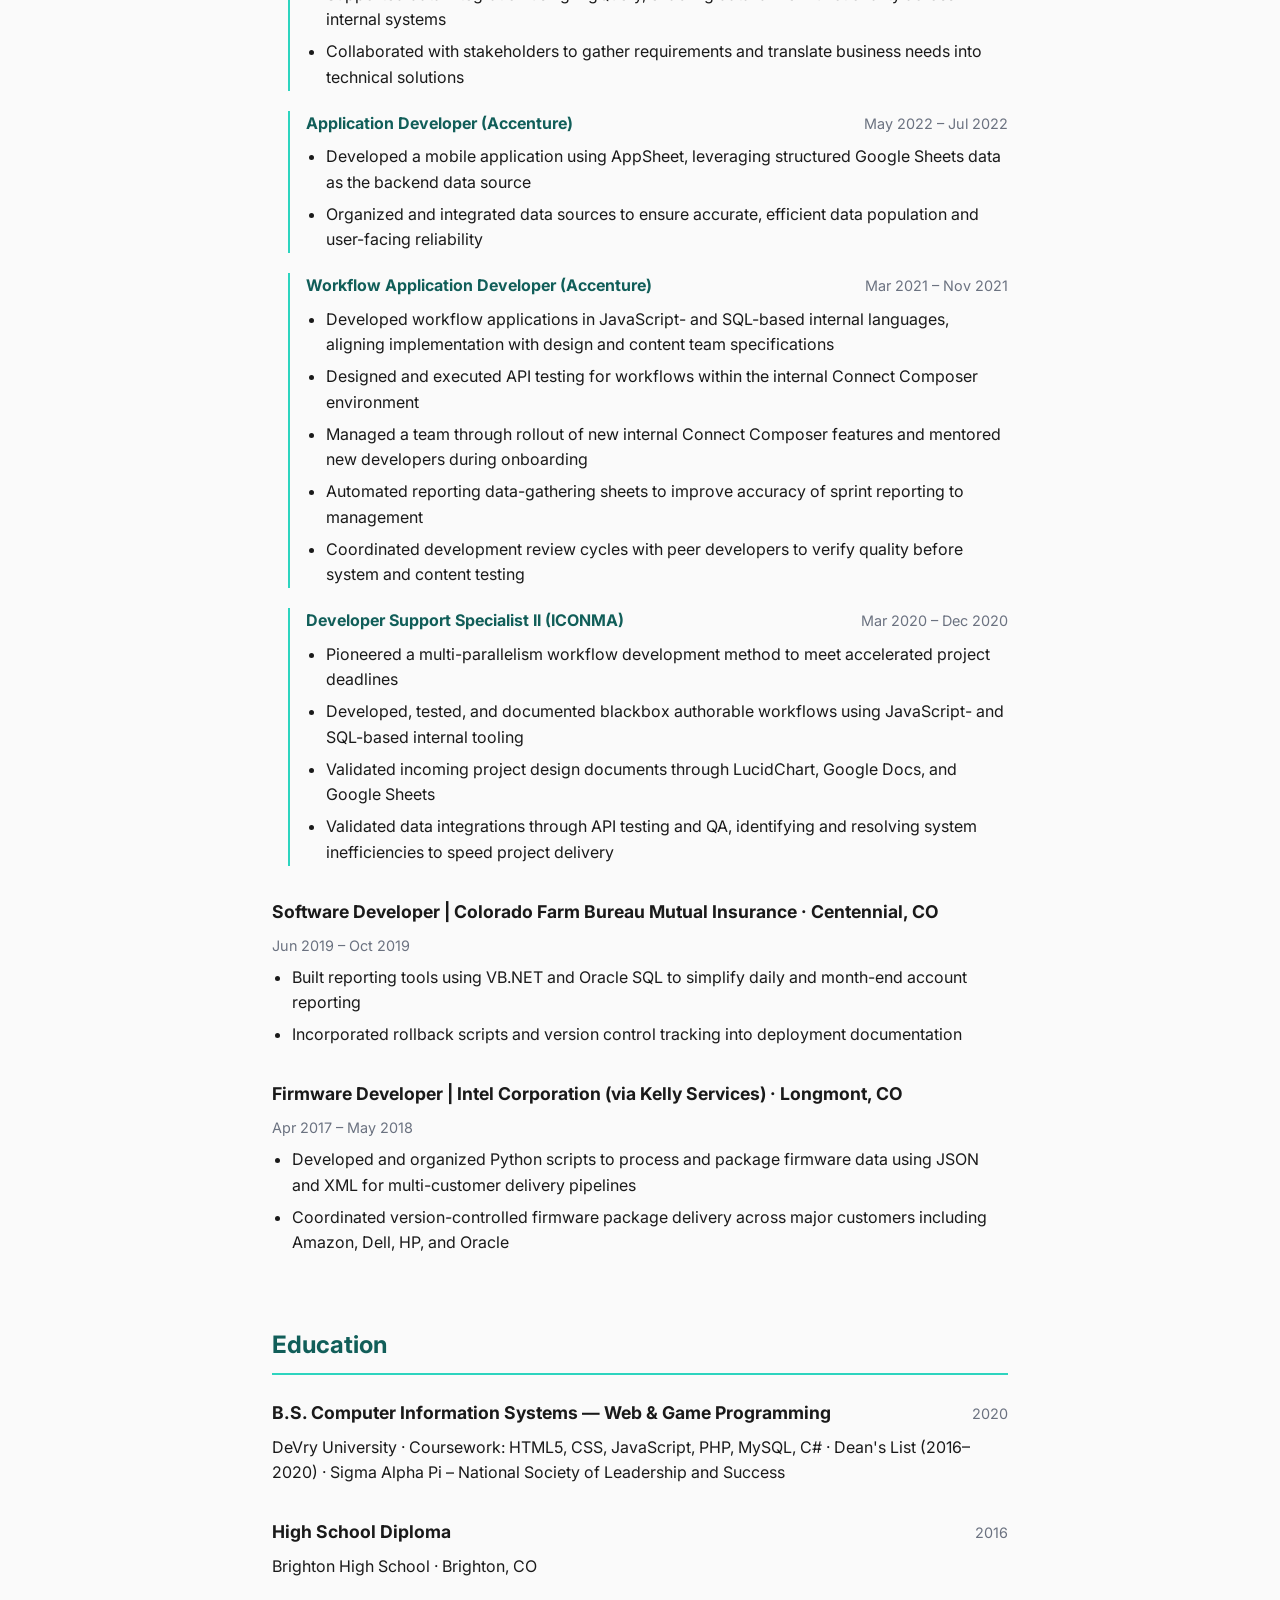
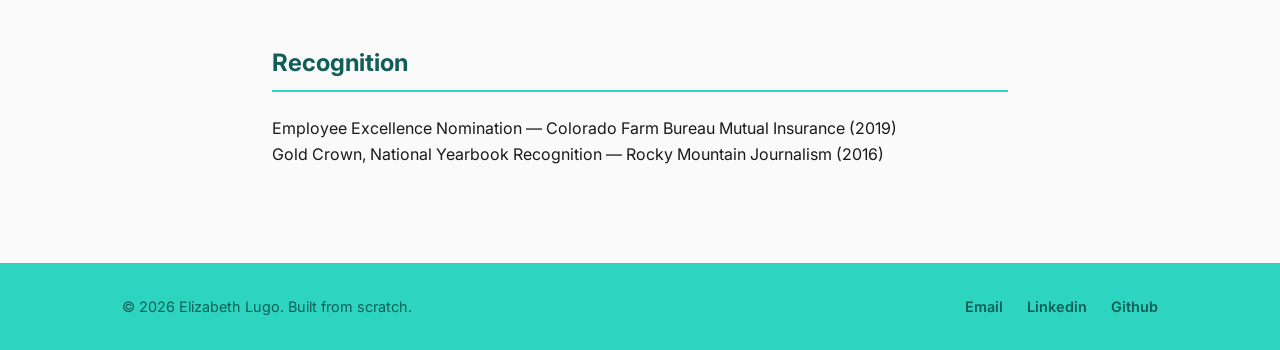
==== commit 3a842f82: "Fixed resume page" ====
--- a/resume.html
+++ b/resume.html
@@ -7,21 +7,13 @@
         <link rel="preconnect" href="https://fonts.googleapis.com">
         <link rel="preconnect" href="https://fonts.gstatic.com" crossorigin>
         <link href="https://fonts.googleapis.com/css2?family=Inter:wght@400;600;700&display=swap" rel="stylesheet">
-        <link rel="stylesheet" href="style.css">
+        <link rel="stylesheet" href="css/styles.css">
     </head>
-    <body>
-
+    <body data-page="resume">
         <header>
             <nav>
                 <div class="logo"><a href="index.html">Elizabeth Lugo</a></div>
-                <ul class="nav-links" id="nav-links">
-                    <li><a href="index.html#about">About</a></li>
-                    <li><a href="index.html#projects">Projects</a></li>
-                    <li><a href="index.html#excel">Excel Work</a></li>
-                    <li><a href="resume.html">Resume</a></li>
-                    <li><a href="index.html#blog">Blog</a></li>
-                    <li><a href="index.html#contact">Contact</a></li>
-                </ul>
+                <ul class="nav-links" id="nav-links"></ul>
                 <button class="hamburger" id="hamburger" aria-label="Toggle navigation menu">
                     <span></span>
                     <span></span>
@@ -31,12 +23,12 @@
         </header>
 
         <main>
-            <section class="resume-hero">
+            <section class="resume-intro">
                 <h1 id="resume-name"></h1>
                 <p class="resume-location" id="resume-contact"></p>
                 <div class="download-buttons">
-                <a href="images/resume.pdf" download class="download-btn">Download PDF</a>
-                <a href="images/resume.docx" download class="download-btn">Download .docx</a>
+                    <a href="assets/files/resume.pdf" download class="download-btn">Download PDF</a>
+                    <a href="assets/files/resume.docx" download class="download-btn">Download .docx</a>
                 </div>
             </section>
 
@@ -66,18 +58,11 @@
             </section>
         </main>
 
-        <script src="resume.js"></script>
+        <footer>
+            <div id="footer-root"></div>
+        </footer>
 
-        <footer>
-            <div class="footer-content">
-            <p>&copy; 2026 Elizabeth Lugo. Built from scratch.</p>
-            <div class="footer-links">
-                <a href="mailto:norcross.beth@gmail.com">Email</a>
-                <a href="https://www.linkedin.com/in/beth-norcross-lugo/" target="_blank">LinkedIn</a>
-                <a href="https://github.com/Elizabeth-Lugo-Code" target="_blank">GitHub</a>
-            </div>
-            </div>
-        </footer>
-        <script src="nav.js"></script>
+        <script src="js/site.js"></script>
+        <script src="js/resume.js"></script>
     </body>
 </html>
--- a/css/styles.css
+++ b/css/styles.css
@@ -0,0 +1,547 @@
+/* ============================================================
+   FONTS
+   ============================================================ */
+@import url('https://fonts.googleapis.com/css2?family=Inter:wght@400;600;700&display=swap');
+
+
+/* ============================================================
+   1. GLOBAL VARIABLES
+   Change these once here to reskin the entire site.
+   ============================================================ */
+:root {
+  --color-bg: #fafafa;
+  --color-text: #1a1a1a;
+  --color-primary: #0d9488;       /* main teal */
+  --color-primary-dark: #115e59;  /* deep teal — header background, hover states */
+  --color-primary-light: #2dd4bf; /* light teal — hover highlight + footer bg */
+  --color-muted: #6b7280;
+}
+
+
+/* ============================================================
+   2. RESET + BASE ELEMENTS
+   Applies everywhere, on every page. Don't put page-specific
+   styling here.
+   ============================================================ */
+html, body {
+  margin: 0;
+  padding: 0;
+  height: 100%;
+}
+
+* {
+  margin: 0;
+  padding: 0;
+  box-sizing: border-box;
+}
+
+body {
+  font-family: 'Inter', system-ui, sans-serif;
+  line-height: 1.6;
+  color: var(--color-text);
+  background-color: var(--color-bg);
+}
+
+a {
+  color: inherit;
+  text-decoration: none;
+}
+
+a:hover {
+  text-decoration: underline;
+}
+
+
+/* ============================================================
+   3. NAV
+   Controls #nav-links output from site.js (renderNav), plus the
+   static logo/hamburger markup in each page's <header>.
+   ============================================================ */
+header {
+  background-color: var(--color-primary-dark);
+  border-bottom: none;
+  position: sticky;
+  top: 0;
+}
+
+nav {
+  display: flex;
+  justify-content: space-between;
+  align-items: center;
+  max-width: 1100px;
+  margin: 0 auto;
+  padding: 1.25rem 2rem;
+  flex-wrap: wrap;
+}
+
+.logo {
+  font-weight: 700;
+  font-size: 1.25rem;
+  color: white;
+}
+
+.nav-links {
+  display: flex;
+  gap: 2rem;
+  list-style: none;
+}
+
+.nav-links a {
+  text-decoration: none;
+  color: white;
+  font-weight: 600;
+  padding: 0.5rem 1rem;
+  border-radius: 6px;
+  transition: background-color 0.2s ease, color 0.2s ease;
+}
+
+.nav-links a:hover {
+  background-color: var(--color-primary-light);
+  color: var(--color-primary-dark);
+  text-decoration: none;
+}
+
+/* Current-page indicator — set via body[data-page] matching each
+   nav item's "page" value in site.json. Not the same as the mobile
+   .nav-links.active toggle below (that targets the <ul>, this targets <a>). */
+.nav-links a.active {
+  background-color: var(--color-primary-light);
+  color: var(--color-primary-dark);
+}
+
+.hamburger {
+  display: none;
+  flex-direction: column;
+  justify-content: space-between;
+  width: 28px;
+  height: 20px;
+  background: none;
+  border: none;
+  cursor: pointer;
+  padding: 0;
+}
+
+.hamburger span {
+  display: block;
+  width: 100%;
+  height: 3px;
+  background-color: white;
+  border-radius: 2px;
+  transition: transform 0.2s ease, opacity 0.2s ease;
+}
+
+
+/* ============================================================
+   4. FOOTER
+   Controls #footer-root output from site.js (renderFooter).
+   ============================================================ */
+footer {
+  background-color: var(--color-primary-light);
+  border-top: none;
+  margin-top: 4rem;
+}
+
+.footer-content {
+  display: flex;
+  justify-content: space-between;
+  align-items: center;
+  max-width: 1100px;
+  margin: 0 auto;
+  padding: 2rem;
+  flex-wrap: wrap;
+  gap: 1rem;
+}
+
+.footer-content p {
+  color: var(--color-primary-dark);
+  font-size: 0.9rem;
+}
+
+.footer-links {
+  display: flex;
+  gap: 1.5rem;
+}
+
+.footer-links a {
+  color: var(--color-primary-dark);
+  text-decoration: none;
+  font-size: 0.9rem;
+  font-weight: 600;
+  transition: color 0.2s ease;
+}
+
+.footer-links a:hover {
+  color: white;
+  text-decoration: none;
+}
+
+
+/* ============================================================
+   5. BUTTONS + CTAs
+   Shared across the freelance CTA, contact teaser CTA, and
+   resume download buttons.
+   ============================================================ */
+.download-btn {
+  display: inline-block;
+  background-color: var(--color-primary);
+  color: white;
+  padding: 0.7rem 1.75rem;
+  border-radius: 6px;
+  font-weight: 600;
+  transition: background-color 0.2s ease;
+}
+
+.download-btn:hover {
+  background-color: var(--color-primary-dark);
+  text-decoration: none;
+}
+
+
+/* ============================================================
+   6. HOME PAGE SECTIONS
+   Controls output from home.js (renderIntro, renderFreelance,
+   renderContactTeaser). Only applies on index.html.
+   ============================================================ */
+.intro {
+  display: flex;
+  align-items: center;
+  justify-content: space-between;
+  gap: 3rem;
+  max-width: 1100px;
+  margin: 0 auto;
+  padding: 4rem 2rem;
+  flex-wrap: wrap;
+}
+
+.intro-text {
+  flex: 1;
+  min-width: 280px;
+}
+
+.intro-text h1 {
+  font-size: 2.75rem;
+  margin-bottom: 1rem;
+}
+
+.intro-text p {
+  font-size: 1.15rem;
+  color: var(--color-muted);
+  max-width: 500px;
+}
+
+.intro-image img {
+  width: 220px;
+  height: 220px;
+  border-radius: 50%;
+  object-fit: cover;
+  box-shadow: 0 8px 24px rgba(0, 0, 0, 0.12);
+}
+
+.freelance {
+  max-width: 1100px;
+  margin: 0 auto;
+  padding: 3rem 2rem;
+}
+
+.freelance h2 {
+  font-size: 2rem;
+  margin-bottom: 1rem;
+}
+
+.freelance > p {
+  color: var(--color-muted);
+  font-size: 1.05rem;
+  max-width: 700px;
+  margin-bottom: 1.5rem;
+}
+
+.freelance-list {
+  list-style: none;
+  display: grid;
+  grid-template-columns: repeat(auto-fit, minmax(220px, 1fr));
+  gap: 0.75rem;
+  max-width: 700px;
+  margin-bottom: 2rem;
+}
+
+.freelance-list li {
+  background-color: white;
+  border-radius: 8px;
+  padding: 0.75rem 1rem;
+  font-size: 0.95rem;
+  box-shadow: 0 2px 8px rgba(0, 0, 0, 0.06);
+}
+
+.contact {
+  max-width: 1100px;
+  margin: 0 auto;
+  padding: 4rem 2rem;
+}
+
+.contact h2 {
+  font-size: 2rem;
+  margin-bottom: 2rem;
+}
+
+.contact-card {
+  background-color: white;
+  border-radius: 10px;
+  padding: 2rem;
+  max-width: 600px;
+  box-shadow: 0 4px 12px rgba(0, 0, 0, 0.08);
+}
+
+.contact-card p {
+  margin-bottom: 0.9rem;
+  color: var(--color-text);
+}
+
+.contact-card p:last-child {
+  margin-bottom: 0;
+}
+
+.contact-card a {
+  color: var(--color-bg);
+  font-weight: 600;
+  text-decoration: none;
+}
+
+.contact-card a:hover {
+  color: var(--color-primary-light);
+  text-decoration: underline;
+}
+
+.contact-note {
+  color: var(--color-muted);
+  font-style: italic;
+  margin-top: 1.5rem !important;
+}
+
+.coming-soon {
+  font-size: 0.75rem;
+  color: var(--color-muted);
+  border: 1px solid var(--color-muted);
+  border-radius: 12px;
+  padding: 0.15rem 0.6rem;
+  margin-left: 0.3rem;
+}
+
+
+/* ============================================================
+   7. PROJECTS PAGE SECTIONS
+   Controls output from projects.js. Only applies on projects.html.
+   ============================================================ */
+.projects {
+  max-width: 1100px;
+  margin: 0 auto;
+  padding: 4rem 2rem;
+}
+
+.projects h2 {
+  font-size: 2rem;
+  margin-bottom: 2rem;
+}
+
+.project-grid {
+  display: grid;
+  grid-template-columns: repeat(auto-fit, minmax(280px, 1fr));
+  gap: 2rem;
+}
+
+.project-card {
+  background-color: white;
+  border-radius: 10px;
+  overflow: hidden;
+  box-shadow: 0 4px 12px rgba(0, 0, 0, 0.08);
+  transition: transform 0.2s ease, box-shadow 0.2s ease;
+}
+
+.project-card:hover {
+  transform: translateY(-4px);
+  box-shadow: 0 8px 20px rgba(0, 0, 0, 0.12);
+}
+
+.project-card img {
+  width: 100%;
+  height: 180px;
+  object-fit: contain;
+  background-color: white;
+}
+
+.project-card-content {
+  padding: 1.25rem;
+}
+
+.project-card-content h3 {
+  margin-bottom: 0.5rem;
+  color: var(--color-primary-dark);
+}
+
+.project-card-content p {
+  color: var(--color-muted);
+  font-size: 0.95rem;
+  margin-bottom: 1rem;
+}
+
+.project-card-content a {
+  color: var(--color-primary);
+  text-decoration: none;
+  font-weight: 600;
+  font-size: 0.9rem;
+}
+
+.project-card-content a:hover {
+  color: var(--color-primary-dark);
+}
+
+
+/* ============================================================
+   8. RESUME PAGE SECTIONS
+   Controls output from resume.js. Only applies on resume.html.
+   ============================================================ */
+.resume-intro {
+  max-width: 800px;
+  margin: 0 auto;
+  padding: 4rem 2rem 0.5rem;
+  text-align: center;
+}
+
+.resume-intro h1 {
+  font-size: 2.5rem;
+  margin-bottom: 0.75rem;
+}
+
+.resume-location {
+  color: var(--color-muted);
+  margin-bottom: 1.5rem;
+}
+
+.resume-location a {
+  color: var(--color-primary);
+  font-weight: 600;
+}
+
+.resume-section {
+  max-width: 800px;
+  margin: 0 auto;
+  padding: 2rem 2rem;
+}
+
+.resume-section h2 {
+  font-size: 1.5rem;
+  color: var(--color-primary-dark);
+  border-bottom: 2px solid var(--color-primary-light);
+  padding-bottom: 0.5rem;
+  margin-bottom: 1.5rem;
+}
+
+.skills-grid {
+  display: grid;
+  grid-template-columns: repeat(auto-fit, minmax(220px, 1fr));
+  gap: 1.5rem;
+}
+
+.skill-group h3 {
+  font-size: 1rem;
+  margin-bottom: 0.4rem;
+}
+
+.skill-group p {
+  color: var(--color-muted);
+  font-size: 0.9rem;
+}
+
+.resume-entry {
+  margin-bottom: 2rem;
+}
+
+.resume-entry:last-child {
+  margin-bottom: 0;
+}
+
+.resume-entry-header {
+  display: flex;
+  justify-content: space-between;
+  align-items: baseline;
+  flex-wrap: wrap;
+  gap: 0.5rem;
+  margin-bottom: 0.5rem;
+}
+
+.resume-entry-header h3 {
+  font-size: 1.1rem;
+}
+
+.resume-entry-header h4 {
+  font-size: 1rem;
+  color: var(--color-primary-dark);
+}
+
+.resume-date {
+  color: var(--color-muted);
+  font-size: 0.9rem;
+  white-space: nowrap;
+}
+
+.resume-entry ul {
+  padding-left: 1.25rem;
+  color: var(--color-text);
+}
+
+.resume-entry li {
+  margin-bottom: 0.4rem;
+}
+
+.resume-subentry {
+  margin-top: 1.25rem;
+  margin-left: 1rem;
+  padding-left: 1rem;
+  border-left: 2px solid var(--color-primary-light);
+}
+
+
+/* ============================================================
+   9. DATA WORK / WRITING / ABOUT / CONTACT PAGE SECTIONS
+   Reserved — populate as those pages are built. Placing this
+   comment block now keeps the section order predictable as new
+   page-specific rules get added.
+   ============================================================ */
+
+
+/* ============================================================
+   10. MOBILE / RESPONSIVE
+   ============================================================ */
+@media (max-width: 768px) {
+  .nav-links {
+    display: none;
+    flex-direction: column;
+    width: 100%;
+    gap: 0;
+    order: 3;
+  }
+
+  .nav-links.active {
+    display: flex;
+  }
+
+  .nav-links a {
+    display: block;
+    width: 100%;
+    padding: 0.6rem 1rem;
+    border-radius: 6px;
+    margin: 0.15rem 0.75rem;
+  }
+
+  .hamburger {
+    display: flex;
+    order: 2;
+  }
+
+  .logo {
+    order: 1;
+  }
+
+  nav {
+    flex-wrap: wrap;
+  }
+}
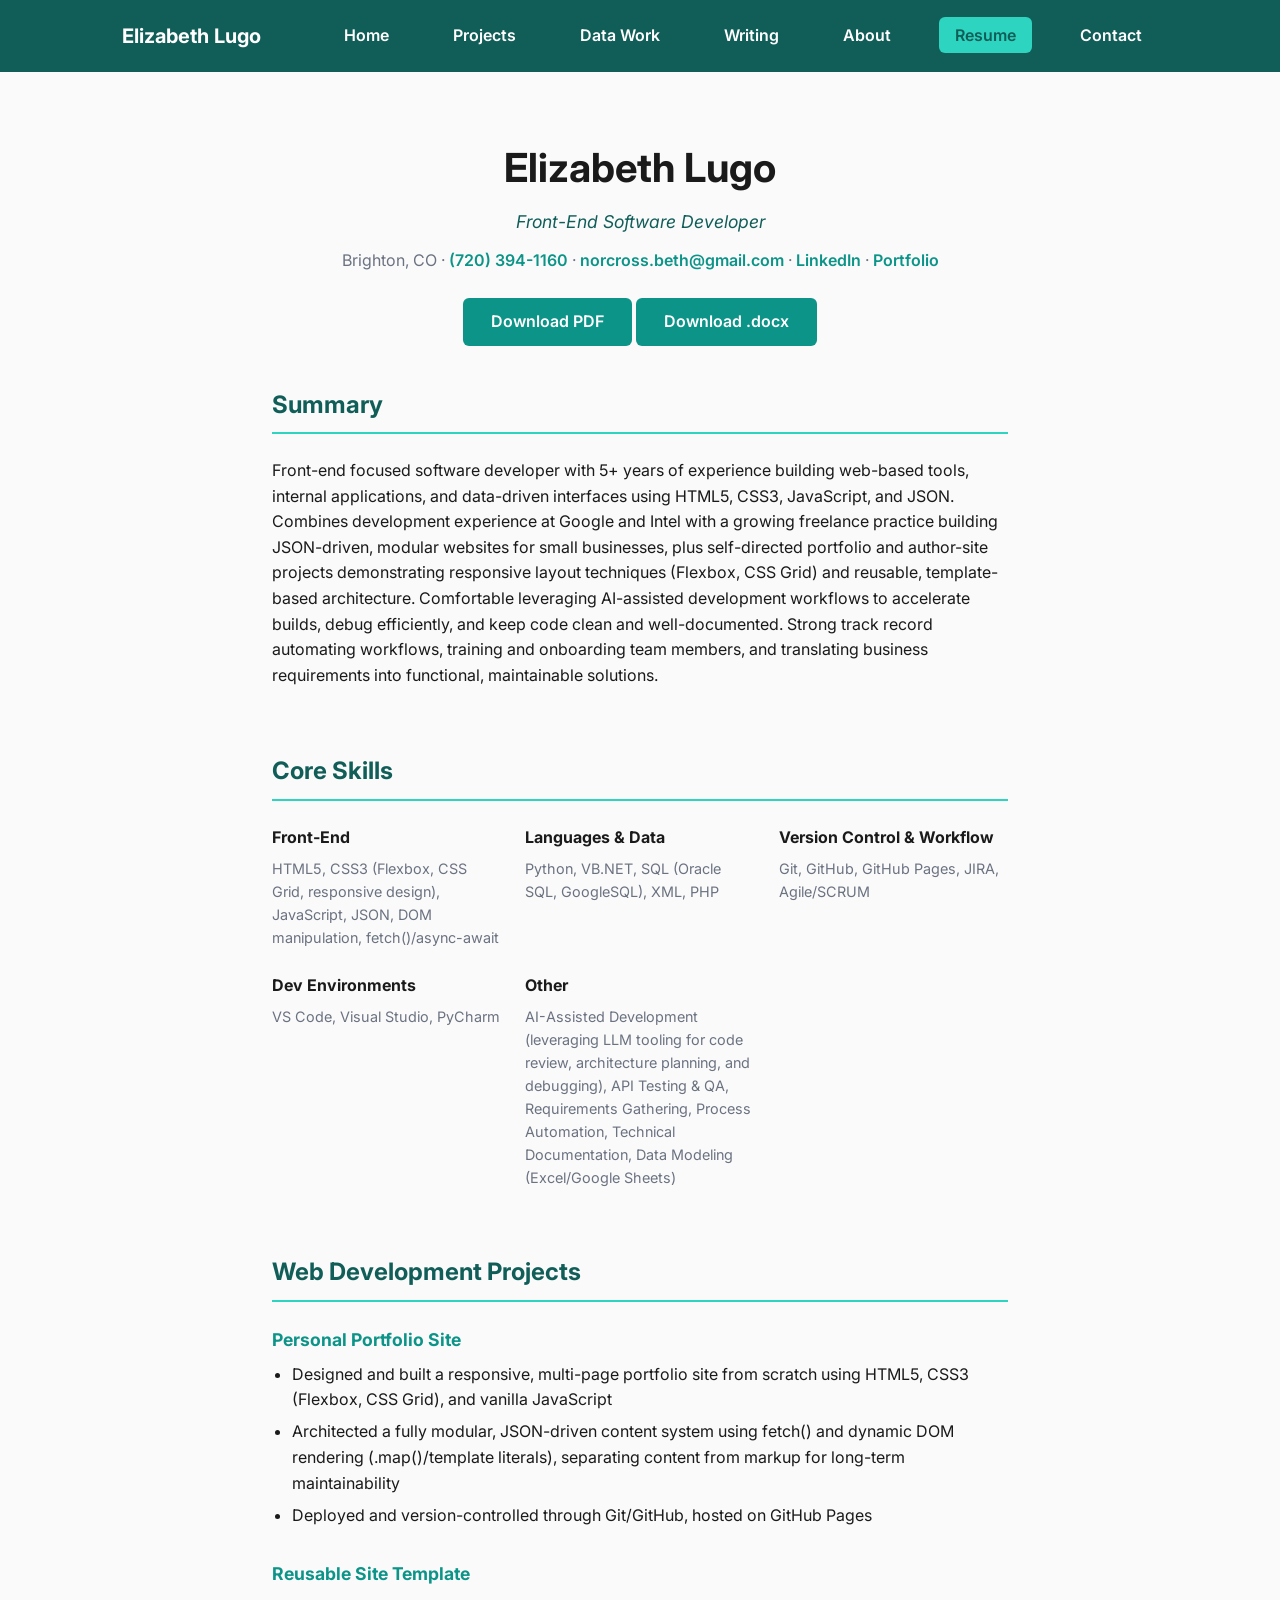
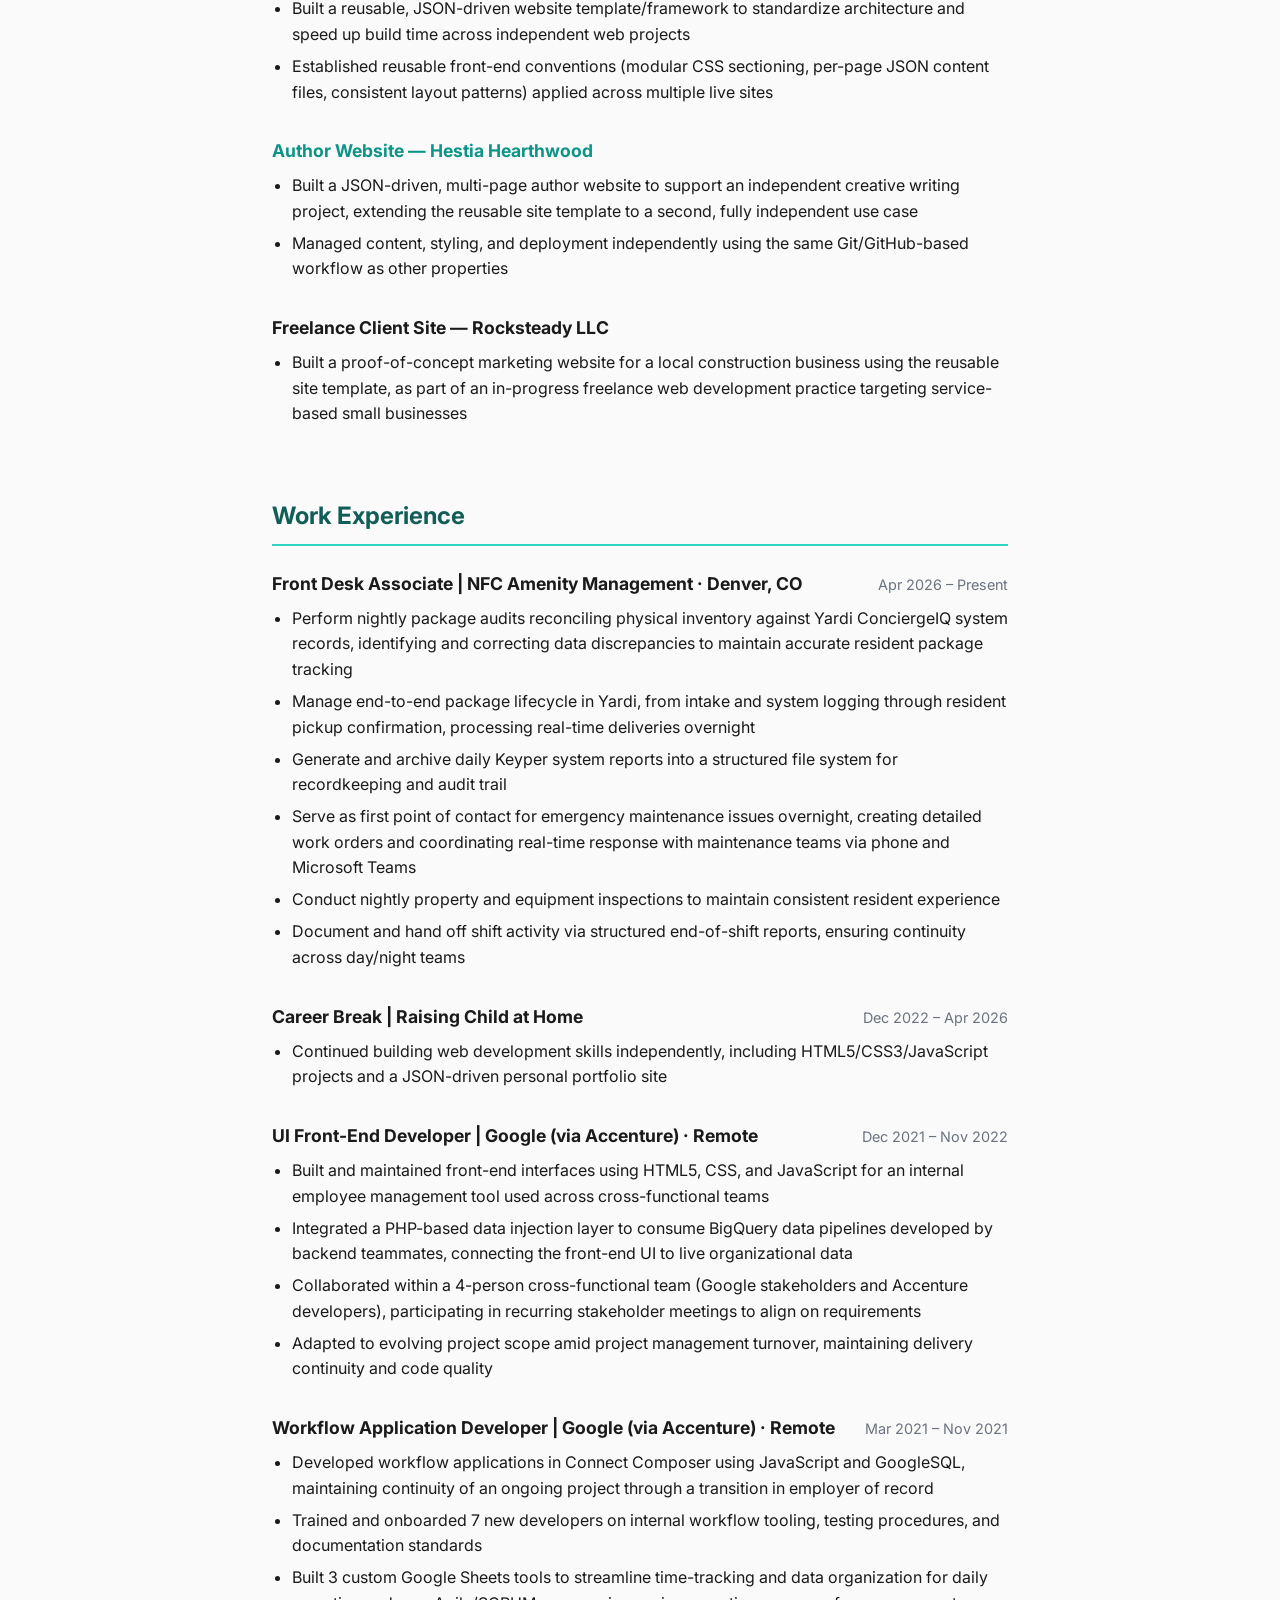
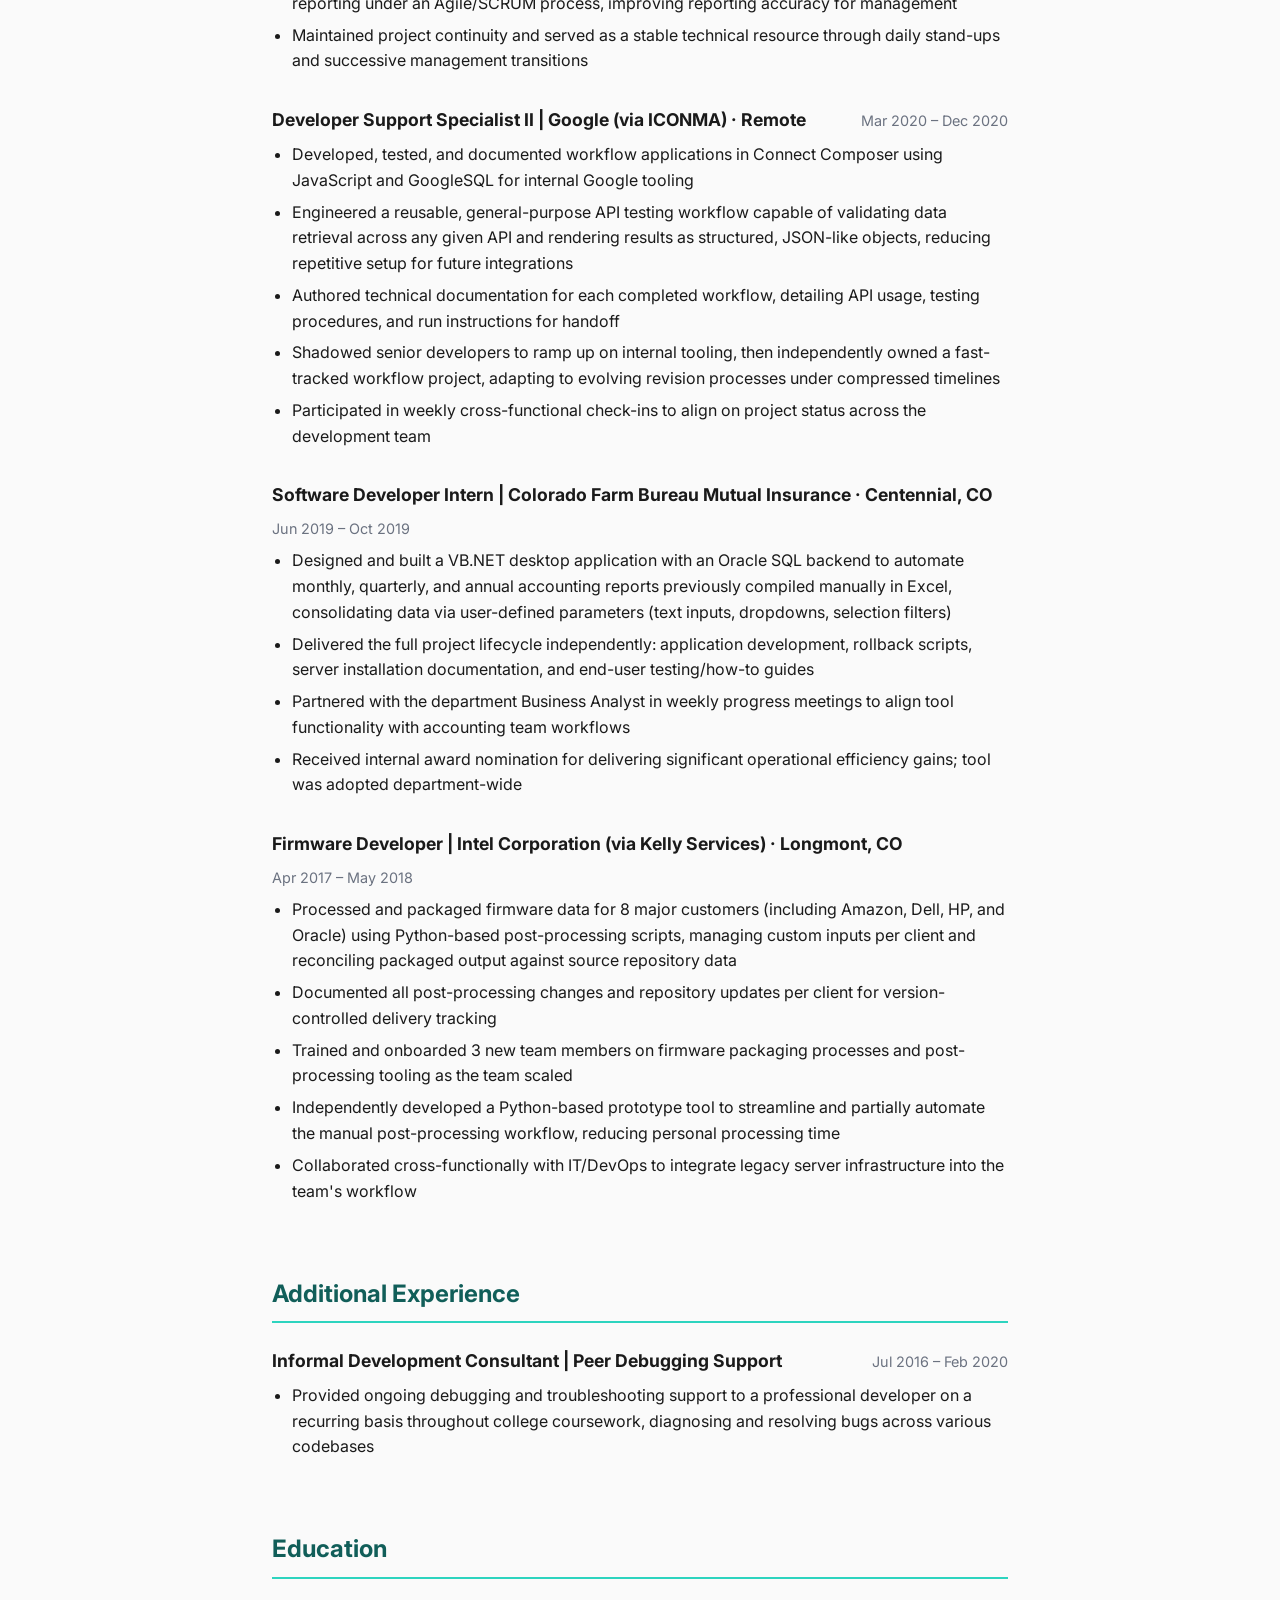
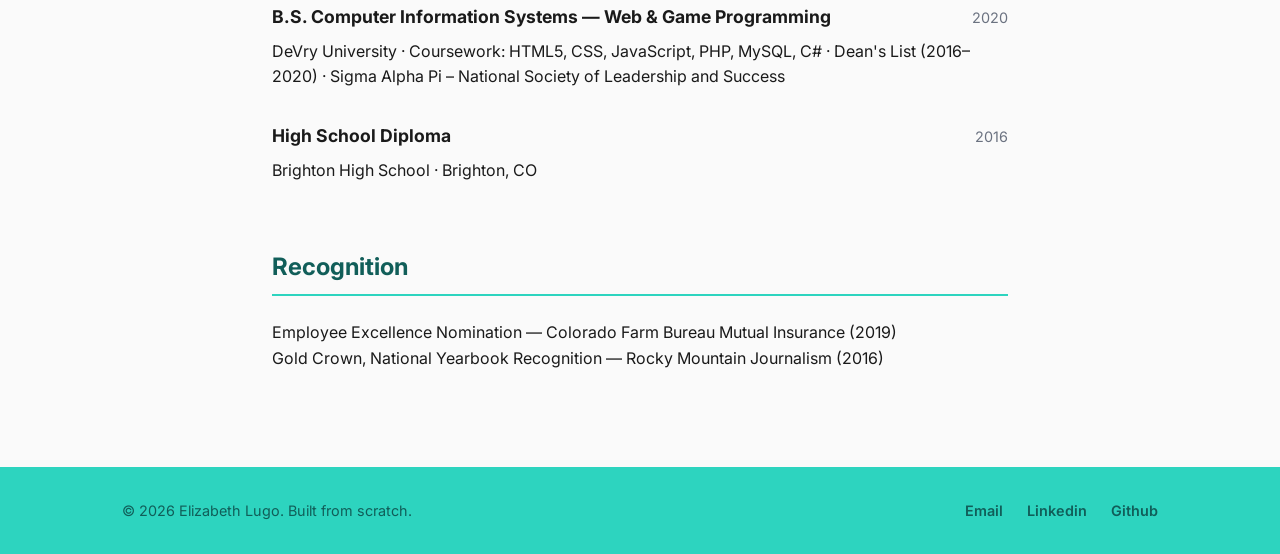
==== commit 57ffaea4: "updated resume" ====
--- a/resume.html
+++ b/resume.html
@@ -25,6 +25,7 @@
         <main>
             <section class="resume-intro">
                 <h1 id="resume-name"></h1>
+                <p class="resume-title" id="resume-title"></p>
                 <p class="resume-location" id="resume-contact"></p>
                 <div class="download-buttons">
                     <a href="assets/files/resume.pdf" download class="download-btn">Download PDF</a>
@@ -43,8 +44,18 @@
             </section>
 
             <section class="resume-section">
+                <h2>Web Development Projects</h2>
+                <div id="resume-projects"></div>
+            </section>
+
+            <section class="resume-section">
                 <h2>Work Experience</h2>
                 <div id="resume-experience"></div>
+            </section>
+
+            <section class="resume-section">
+                <h2>Additional Experience</h2>
+                <div id="resume-additional"></div>
             </section>
 
             <section class="resume-section">
--- a/css/styles.css
+++ b/css/styles.css
@@ -196,6 +196,19 @@
   text-decoration: none;
 }
 
+/* Used when a CTA's destination isn't live yet (e.g. writing.html's
+   "follow the journey" link before the stories site exists). Same
+   button shape, muted so it doesn't read as clickable. */
+.btn-disabled {
+  background-color: var(--color-muted);
+  cursor: default;
+}
+
+.btn-disabled:hover {
+  background-color: var(--color-muted);
+  text-decoration: none;
+}
+
 
 /* ============================================================
    6. HOME PAGE SECTIONS
@@ -291,22 +304,51 @@
   box-shadow: 0 4px 12px rgba(0, 0, 0, 0.08);
 }
 
+.contact-card h3 {
+  font-size: 1.25rem;
+  margin-bottom: 1rem;
+  color: var(--color-primary-dark);
+}
+
 .contact-card p {
-  margin-bottom: 0.9rem;
   color: var(--color-text);
 }
 
+.contact-card .download-btn {
+  margin-bottom: 1.25rem;
+}
+
+.copy-email-btn {
+  display: inline-block;
+  background: none;
+  border: none;
+  color: var(--color-primary-dark);
+  font-weight: 600;
+  font-size: 0.9rem;
+  text-decoration: underline;
+  cursor: pointer;
+  padding: 0;
+  margin: 0 0 1.25rem 1rem;
+}
+
+.copy-email-btn:hover {
+  color: var(--color-primary-light);
+}
+
 .contact-card p:last-child {
-  margin-bottom: 0;
-}
-
-.contact-card a {
-  color: var(--color-bg);
-  font-weight: 600;
-  text-decoration: none;
-}
-
-.contact-card a:hover {
+  margin-bottom: 1rem;
+}
+
+/* Plain text links inside contact-card paragraphs (email, phone, socials).
+   Scoped to "p a" only so it never touches the .download-btn CTA below,
+   which controls its own white-on-teal color. */
+.contact-card p a {
+  color: var(--color-primary-dark);
+  font-weight: 600;
+  text-decoration: none;
+}
+
+.contact-card p a:hover {
   color: var(--color-primary-light);
   text-decoration: underline;
 }
@@ -315,6 +357,7 @@
   color: var(--color-muted);
   font-style: italic;
   margin-top: 1.5rem !important;
+  margin-bottom: 1rem;
 }
 
 .coming-soon {
@@ -328,20 +371,46 @@
 
 
 /* ============================================================
-   7. PROJECTS PAGE SECTIONS
-   Controls output from projects.js. Only applies on projects.html.
-   ============================================================ */
-.projects {
-  max-width: 1100px;
-  margin: 0 auto;
-  padding: 4rem 2rem;
-}
-
-.projects h2 {
+   6.5 SHARED PAGE INTRO / BODY SPACING
+   Used by any page built from two stacked root divs — a short
+   intro (headline + sub) followed by a body section (a grid, a
+   list, etc). Currently: Projects, Data Work.
+
+   The split matters: if both blocks used the same top+bottom
+   padding, stacking them adds the two together (e.g. 4rem + 4rem
+   = 8rem gap). Splitting it so the intro only pads its top and
+   the section only pads its bottom keeps the visual rhythm
+   consistent with one generous gap, not two.
+   ============================================================ */
+.page-intro {
+  max-width: 1100px;
+  margin: 0 auto;
+  padding: 3rem 2rem 0.5rem;
+}
+
+.page-intro h2 {
   font-size: 2rem;
-  margin-bottom: 2rem;
-}
-
+  margin-bottom: 1rem;
+}
+
+.page-intro p {
+  color: var(--color-muted);
+  font-size: 1.05rem;
+  max-width: 700px;
+}
+
+.page-section {
+  max-width: 1100px;
+  margin: 0 auto;
+  padding: 1rem 2rem 4rem;
+}
+
+
+/* ============================================================
+   7. CARD GRID (Projects & Data Work pages)
+   Controls output from projects.js and data-work.js. Both pages
+   reuse this same card layout since the content shape matches.
+   ============================================================ */
 .project-grid {
   display: grid;
   grid-template-columns: repeat(auto-fit, minmax(280px, 1fr));
@@ -354,6 +423,7 @@
   overflow: hidden;
   box-shadow: 0 4px 12px rgba(0, 0, 0, 0.08);
   transition: transform 0.2s ease, box-shadow 0.2s ease;
+  padding-top: 0.75rem;
 }
 
 .project-card:hover {
@@ -368,10 +438,33 @@
   background-color: white;
 }
 
+.project-card-placeholder {
+  width: 100%;
+  height: 180px;
+  display: flex;
+  align-items: center;
+  justify-content: center;
+  background-color: var(--color-bg);
+  color: var(--color-muted);
+  font-size: 0.9rem;
+  font-style: italic;
+}
+
 .project-card-content {
   padding: 1.25rem;
 }
 
+.project-type {
+  display: inline-block;
+  font-size: 0.75rem;
+  font-weight: 600;
+  color: var(--color-primary-dark);
+  background-color: var(--color-primary-light);
+  border-radius: 12px;
+  padding: 0.2rem 0.7rem;
+  margin-bottom: 0.6rem;
+}
+
 .project-card-content h3 {
   margin-bottom: 0.5rem;
   color: var(--color-primary-dark);
@@ -408,7 +501,23 @@
 
 .resume-intro h1 {
   font-size: 2.5rem;
+  margin-bottom: 0.5rem;
+}
+
+.resume-title {
+  font-style: italic;
+  color: var(--color-primary-dark);
+  font-size: 1.1rem;
   margin-bottom: 0.75rem;
+}
+
+/* Right after .resume-entry-header h3 { font-size: 1.1rem; }, add: */
+.resume-entry-header h3 a {
+  color: var(--color-primary);
+}
+
+.resume-entry-header h3 a:hover {
+  color: var(--color-primary-dark);
 }
 
 .resume-location {
@@ -501,11 +610,48 @@
 
 
 /* ============================================================
-   9. DATA WORK / WRITING / ABOUT / CONTACT PAGE SECTIONS
-   Reserved — populate as those pages are built. Placing this
-   comment block now keeps the section order predictable as new
-   page-specific rules get added.
-   ============================================================ */
+   9. WRITING / ABOUT / CONTACT PAGE SECTIONS
+   ============================================================ */
+
+/* ============================================================
+   9.1 ABOUT PAGE
+   Controls output from about.js. Only applies on about.html.
+   Vertical padding split the same way as page-intro/page-section
+   above (see 6.5) so the gap between the intro and the bio text
+   doesn't double up.
+   ============================================================ */
+.about-intro {
+  max-width: 1100px;
+  margin: 0 auto;
+  padding: 3rem 1rem 0.5rem;
+}
+
+.about-intro-image img {
+  width: 220px;
+  height: 220px;
+  border-radius: 50%;
+  object-fit: cover;
+  box-shadow: 0 8px 24px rgba(0, 0, 0, 0.12);
+}
+
+.bio {
+  max-width: 1100px;
+  margin: 0 auto;
+  padding: 0.5rem 2rem 3rem;
+}
+
+.bio h2 {
+  font-size: 1.5rem;
+  color: var(--color-primary-dark);
+  padding-bottom: 0.5rem;
+  margin-bottom: 1.5rem;
+}
+
+.bio p {
+  color: var(--color-text);
+  font-size: 0.95rem;
+  margin-bottom: 1rem;
+}
 
 
 /* ============================================================
